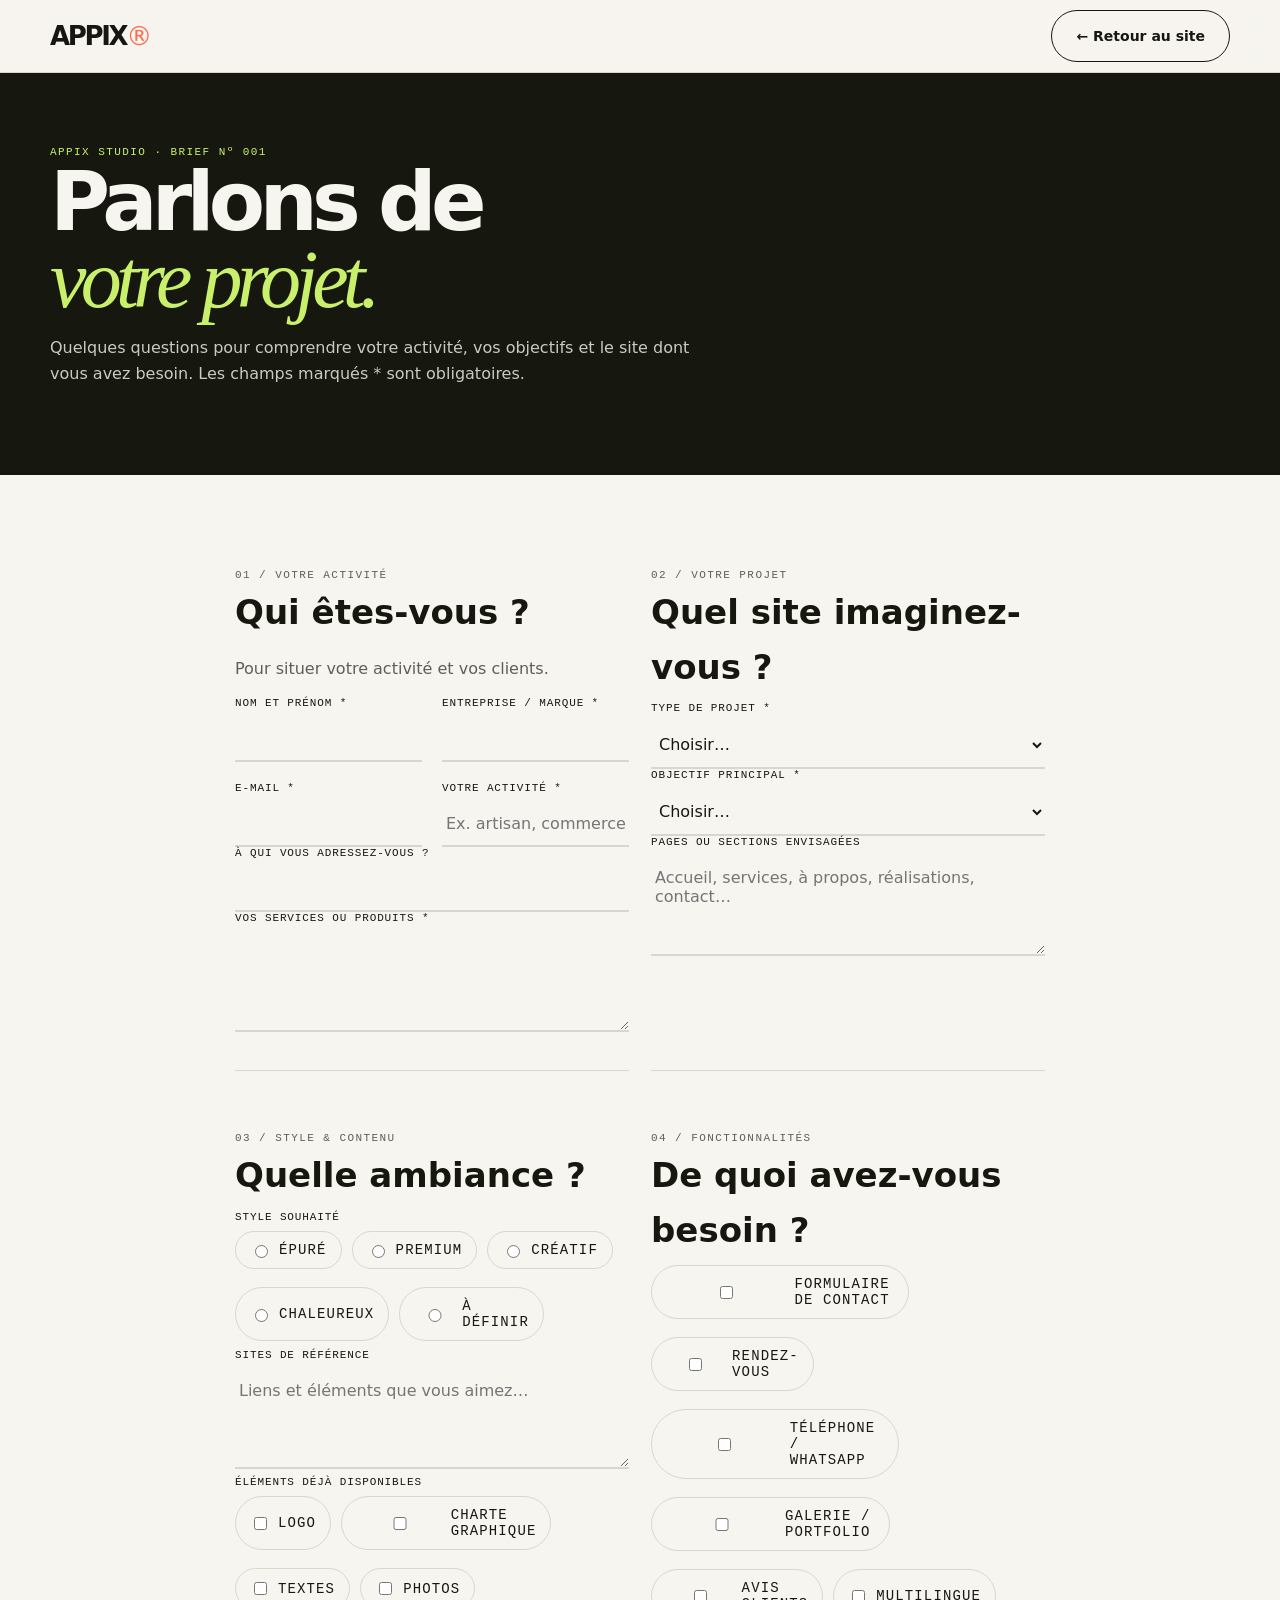
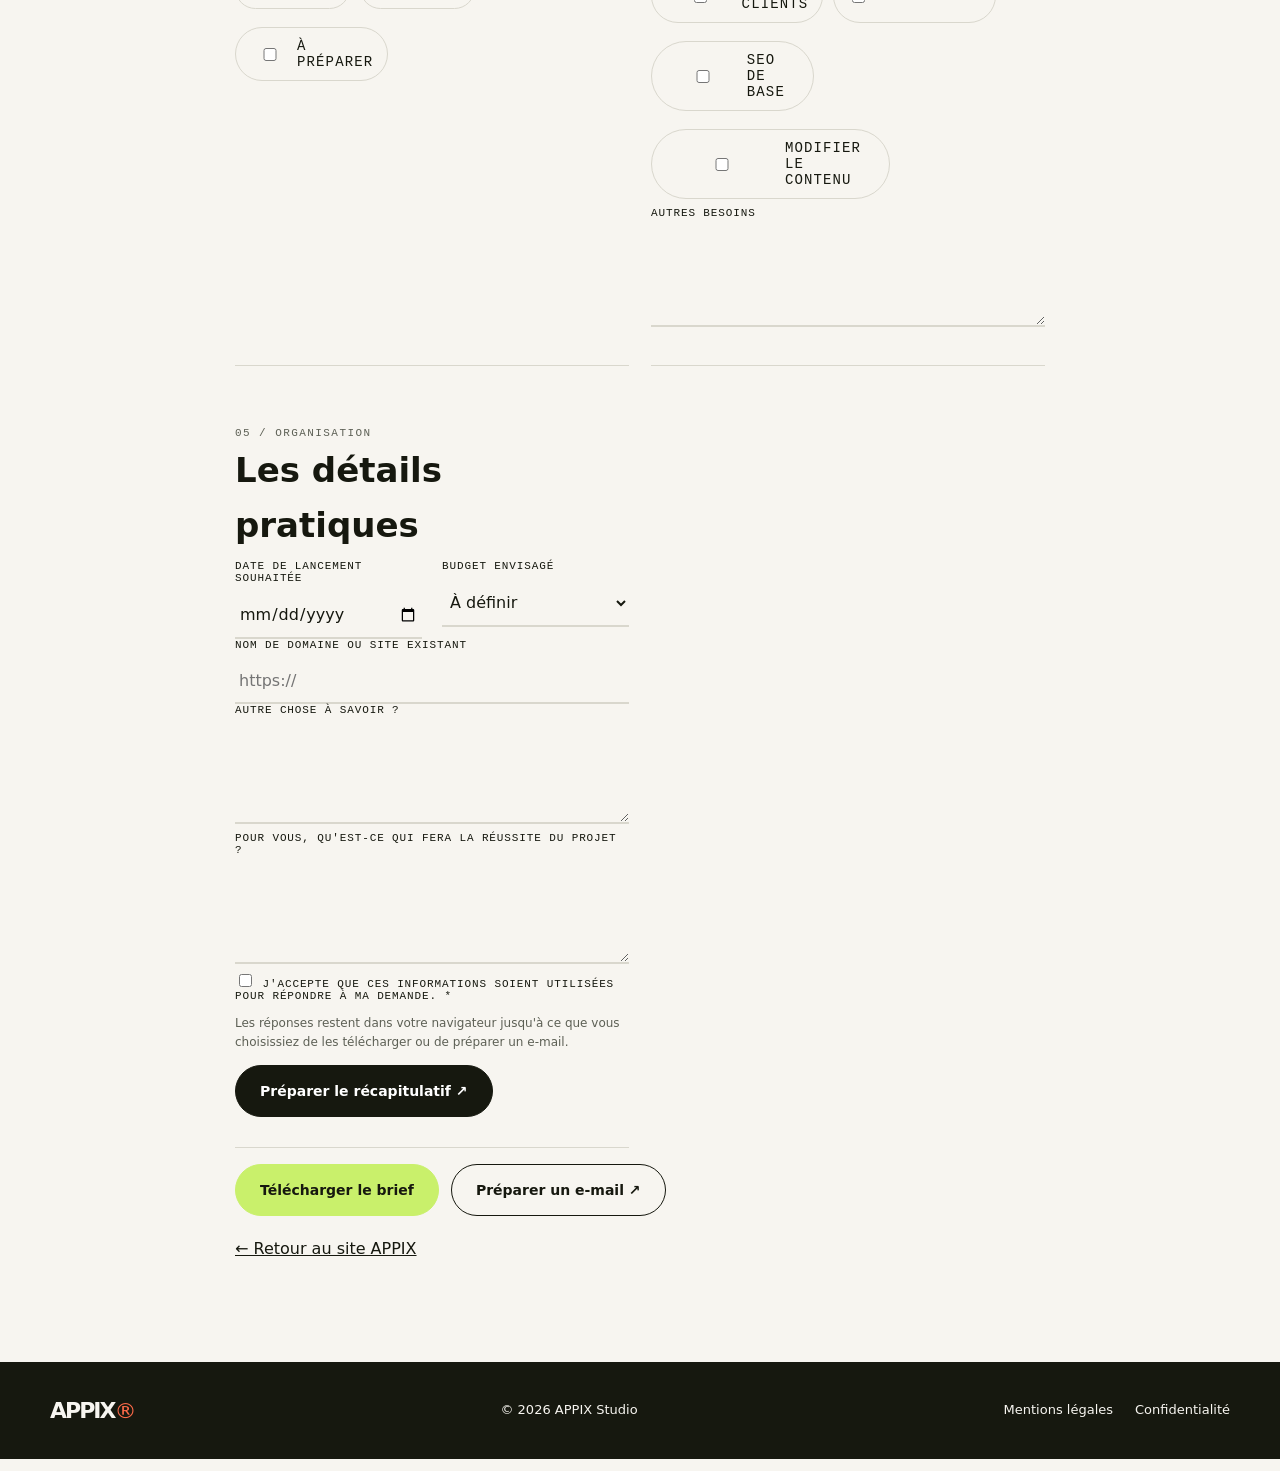
==== brief.html @ f0b79306 "Ajouter le formulaire de brief projet APPIX mis à jour" ====
<!doctype html>
<html lang="fr"><head><meta charset="utf-8"><meta name="viewport" content="width=device-width,initial-scale=1"><meta name="theme-color" content="#16180f"><title>Brief projet — APPIX Studio</title><link rel="stylesheet" href="style.css"><style>
.brief-hero{background:var(--ink);color:var(--paper);padding:64px 0 72px}.brief-hero h1{font-size:clamp(42px,7vw,82px);line-height:.95;letter-spacing:-.07em}.brief-hero p{max-width:650px;color:#c9cbc0}.brief-main{max-width:850px;margin:0 auto;padding:55px 20px 100px}.brief-main section{padding:30px 0;border-bottom:1px solid var(--line)}.brief-main h2{font-size:clamp(24px,4vw,34px);margin-bottom:8px}.brief-main p{color:var(--muted)}.brief-form{display:grid;gap:22px}.brief-field label,.brief-label{display:block;font:11px var(--mono);text-transform:uppercase;letter-spacing:.08em;margin-bottom:8px}.brief-field input,.brief-field textarea,.brief-field select{width:100%;border:0;border-bottom:2px solid var(--line);background:transparent;padding:12px 4px;font:16px var(--body)}.brief-field textarea{min-height:100px;resize:vertical}.brief-field input:focus,.brief-field textarea:focus,.brief-field select:focus{outline:0;border-color:var(--coral)}.brief-grid{display:grid;grid-template-columns:1fr 1fr;gap:20px}.brief-options{display:flex;flex-wrap:wrap;gap:10px}.brief-options label{display:flex;align-items:center;gap:8px;border:1px solid var(--line);border-radius:99px;padding:10px 14px;font-size:14px}.brief-options input{accent-color:var(--ink)}.brief-actions{display:flex;gap:12px;flex-wrap:wrap}.brief-status{padding:18px;background:#e9eddf;border-radius:12px;white-space:pre-wrap;overflow-wrap:anywhere;display:none}.brief-status.show{display:block}.back{display:inline-block;margin-top:20px;text-decoration:underline}@media(max-width:620px){.brief-grid{grid-template-columns:1fr}.brief-hero{padding:44px 0}}
</style></head><body>
<header class="nav"><div class="wrap"><a class="logo" href="index.html">APPIX<span>®</span></a><a class="btn" href="index.html">← Retour au site</a></div></header>
<section class="brief-hero"><div class="wrap"><span class="eyebrow" style="color:var(--lime)">APPIX STUDIO · BRIEF Nº 001</span><h1>Parlons de<br><em style="color:var(--lime)">votre projet.</em></h1><p>Quelques questions pour comprendre votre activité, vos objectifs et le site dont vous avez besoin. Les champs marqués * sont obligatoires.</p></div></section>
<main class="brief-main"><form id="briefForm" class="brief-form">
<section><span class="eyebrow">01 / Votre activité</span><h2>Qui êtes-vous ?</h2><p>Pour situer votre activité et vos clients.</p><div class="brief-grid">
<div class="brief-field"><label for="name">Nom et prénom *</label><input id="name" name="Nom" autocomplete="name" required></div>
<div class="brief-field"><label for="company">Entreprise / marque *</label><input id="company" name="Entreprise" required></div>
<div class="brief-field"><label for="email">E-mail *</label><input id="email" name="E-mail" type="email" autocomplete="email" required></div>
<div class="brief-field"><label for="industry">Votre activité *</label><input id="industry" name="Activité" required placeholder="Ex. artisan, commerce, association…"></div></div>
<div class="brief-field"><label for="audience">À qui vous adressez-vous ?</label><input id="audience" name="Public cible"></div>
<div class="brief-field"><label for="services">Vos services ou produits *</label><textarea id="services" name="Services et produits" required></textarea></div></section>
<section><span class="eyebrow">02 / Votre projet</span><h2>Quel site imaginez-vous ?</h2><div class="brief-field"><label for="type">Type de projet *</label><select id="type" name="Type de projet" required><option value="">Choisir…</option><option>Site vitrine</option><option>Landing page</option><option>Refonte d'un site existant</option><option>Autre / à définir</option></select></div>
<div class="brief-field"><label for="goal">Objectif principal *</label><select id="goal" name="Objectif" required><option value="">Choisir…</option><option>Présenter mon activité</option><option>Recevoir des demandes de contact ou devis</option><option>Obtenir des réservations ou rendez-vous</option><option>Promouvoir une offre ou un produit</option><option>Renforcer mon image</option><option>Autre / plusieurs objectifs</option></select></div>
<div class="brief-field"><label for="pages">Pages ou sections envisagées</label><textarea id="pages" name="Pages envisagées" placeholder="Accueil, services, à propos, réalisations, contact…"></textarea></div>
<div class="brief-field" id="currentSiteField" hidden><label for="currentSite">Adresse du site actuel</label><input id="currentSite" name="Site actuel" type="url" placeholder="https://"></div></section>
<section><span class="eyebrow">03 / Style & contenu</span><h2>Quelle ambiance ?</h2><div class="brief-field"><span class="brief-label">Style souhaité</span><div class="brief-options">
<label><input type="radio" name="Style" value="Épuré et minimaliste"> Épuré</label><label><input type="radio" name="Style" value="Élégant et premium"> Premium</label><label><input type="radio" name="Style" value="Créatif et audacieux"> Créatif</label><label><input type="radio" name="Style" value="Chaleureux et accessible"> Chaleureux</label><label><input type="radio" name="Style" value="À définir ensemble"> À définir</label></div></div>
<div class="brief-field"><label for="references">Sites de référence</label><textarea id="references" name="Références" placeholder="Liens et éléments que vous aimez…"></textarea></div>
<div class="brief-field"><span class="brief-label">Éléments déjà disponibles</span><div class="brief-options">
<label><input type="checkbox" name="Éléments disponibles" value="Logo"> Logo</label><label><input type="checkbox" name="Éléments disponibles" value="Charte graphique"> Charte graphique</label><label><input type="checkbox" name="Éléments disponibles" value="Textes"> Textes</label><label><input type="checkbox" name="Éléments disponibles" value="Photos"> Photos</label><label><input type="checkbox" name="Éléments disponibles" value="À préparer"> À préparer</label></div></div></section>
<section><span class="eyebrow">04 / Fonctionnalités</span><h2>De quoi avez-vous besoin ?</h2><div class="brief-field"><div class="brief-options">
<label><input type="checkbox" name="Fonctionnalités" value="Formulaire de contact"> Formulaire de contact</label><label><input type="checkbox" name="Fonctionnalités" value="Prise de rendez-vous"> Rendez-vous</label><label><input type="checkbox" name="Fonctionnalités" value="Téléphone / WhatsApp"> Téléphone / WhatsApp</label><label><input type="checkbox" name="Fonctionnalités" value="Galerie / portfolio"> Galerie / portfolio</label><label><input type="checkbox" name="Fonctionnalités" value="Avis clients"> Avis clients</label><label><input type="checkbox" name="Fonctionnalités" value="Site multilingue"> Multilingue</label><label><input type="checkbox" name="Fonctionnalités" value="SEO de base"> SEO de base</label><label><input type="checkbox" name="Fonctionnalités" value="Modifier le contenu moi-même"> Modifier le contenu</label></div></div>
<div class="brief-field"><label for="features">Autres besoins</label><textarea id="features" name="Autres fonctionnalités"></textarea></div></section>
<section><span class="eyebrow">05 / Organisation</span><h2>Les détails pratiques</h2><div class="brief-grid">
<div class="brief-field"><label for="deadline">Date de lancement souhaitée</label><input id="deadline" name="Date souhaitée" type="date"></div>
<div class="brief-field"><label for="budget">Budget envisagé</label><select id="budget" name="Budget"><option value="">À définir</option><option>Moins de 500 €</option><option>500–1 000 €</option><option>1 000–2 000 €</option><option>2 000–4 000 €</option><option>Plus de 4 000 €</option><option>À discuter</option></select></div></div>
<div class="brief-field"><label for="domain">Nom de domaine ou site existant</label><input id="domain" name="Domaine" type="url" placeholder="https://"></div>
<div class="brief-field"><label for="extra">Autre chose à savoir ?</label><textarea id="extra" name="Informations complémentaires"></textarea></div>
<div class="brief-field"><label for="success">Pour vous, qu'est-ce qui fera la réussite du projet ?</label><textarea id="success" name="Critère de réussite"></textarea></div>
<div class="brief-field"><label><input type="checkbox" required style="width:auto"> J'accepte que ces informations soient utilisées pour répondre à ma demande. *</label><p style="font-size:12px">Les réponses restent dans votre navigateur jusqu'à ce que vous choisissiez de les télécharger ou de préparer un e-mail.</p></div>
<div class="brief-actions"><button class="btn btn-d" type="submit">Préparer le récapitulatif ↗</button></div></section></form>
<div id="summary" class="brief-status" role="status" aria-live="polite"></div><div class="brief-actions" id="resultActions" hidden style="margin-top:16px"><button class="btn btn-l" id="download" type="button">Télécharger le brief</button><button class="btn" id="emailBtn" type="button">Préparer un e-mail ↗</button></div>
<a class="back" href="index.html">← Retour au site APPIX</a></main>
<footer class="ft"><div class="wrap"><a class="logo" href="index.html">APPIX<span>®</span></a><span>© <span id="year"></span> APPIX Studio</span><nav><a href="mentions-legales.html">Mentions légales</a><a href="politique-confidentialite.html">Confidentialité</a></nav></div></footer>
<script>
(()=>{'use strict';const form=document.querySelector('#briefForm'),summary=document.querySelector('#summary'),actions=document.querySelector('#resultActions');let text='';
document.querySelector('#year').textContent=new Date().getFullYear();
document.querySelector('#type').addEventListener('change',e=>{document.querySelector('#currentSiteField').hidden=e.target.value!=='Refonte d\'un site existant'});
form.addEventListener('submit',e=>{e.preventDefault();if(!form.reportValidity())return;const data=new FormData(form),groups={};for(const [key,val] of data.entries()){if(key in groups)groups[key]+=', '+val;else groups[key]=val}text='BRIEF PROJET WEB — APPIX STUDIO\n\n'+Object.entries(groups).map(([k,v])=>k+' :\n'+v).join('\n\n')+'\n\nPréparé depuis le formulaire APPIX Studio.';summary.textContent=text;summary.classList.add('show');actions.hidden=false;summary.scrollIntoView({behavior:'smooth',block:'center'})});
document.querySelector('#download').addEventListener('click',()=>{const url=URL.createObjectURL(new Blob([text],{type:'text/plain;charset=utf-8'})),a=document.createElement('a');a.href=url;a.download='brief-projet-appix.txt';a.click();URL.revokeObjectURL(url)});
document.querySelector('#emailBtn').addEventListener('click',()=>{const email=new FormData(form).get('E-mail')||'';location.href='mailto:zumra-gokhan@outlook.fr?subject='+encodeURIComponent('Brief projet web — APPIX')+'&body='+encodeURIComponent(text+'\n\nE-mail de contact : '+email)});
})();
</script></body></html>
---- style.css ----
/* APPIX — refonte : encre + papier + citron + corail. Animations : transform/opacity/translate. */
:root{--paper:#f7f5f0;--ink:#16180f;--muted:#5d6055;--line:#d9d7cd;--lime:#c9f06b;--coral:#ff6b4a;--sans:Manrope,system-ui,sans-serif;--body:'DM Sans',system-ui,sans-serif;--mono:'DM Mono',ui-monospace,monospace;--serif:Georgia,serif;--e:cubic-bezier(.2,.8,.2,1)}
*{box-sizing:border-box}html{scroll-behavior:smooth;scroll-padding-top:84px}
body{margin:0;background:var(--paper);color:var(--ink);font:16px/1.6 var(--body);overflow-x:hidden;-webkit-font-smoothing:antialiased}
a{color:inherit;text-decoration:none}button,input,select,textarea{font:inherit;color:inherit}button{cursor:pointer}
h1,h2,h3{font-family:var(--sans);margin:0;font-weight:700}em,i{font-family:var(--serif);font-weight:400}
.wrap{width:min(1180px,calc(100% - 40px));margin:auto}.sec{padding:120px 0}
.eyebrow{font:11px var(--mono);letter-spacing:.13em;text-transform:uppercase;color:var(--muted)}
h2.big{font-size:clamp(40px,6.2vw,84px);line-height:.95;letter-spacing:-.07em;margin:14px 0 0}
:focus-visible{outline:3px solid var(--coral);outline-offset:3px;border-radius:4px}
.skip{position:fixed;left:10px;top:10px;z-index:99;background:var(--ink);color:#fff;padding:10px 14px;border-radius:8px;transform:translateY(-200%)}.skip:focus{transform:none}
.progress{position:fixed;top:0;left:0;height:4px;width:100%;background:var(--coral);transform:scaleX(0);transform-origin:0;z-index:70}
.nav{position:sticky;top:0;z-index:60;background:#f7f5f0e8;backdrop-filter:blur(12px);border-bottom:1px solid var(--line)}
.nav .wrap{height:72px;display:flex;align-items:center;justify-content:space-between}
.logo{font:800 26px var(--sans);letter-spacing:-.09em}.logo span{color:var(--coral);font-weight:400;display:inline-block;transition:transform .5s var(--e)}.logo:hover span{transform:rotate(180deg)}
.links{display:flex;gap:28px;align-items:center;font-size:13px;font-weight:500}
.links a:not(.btn){position:relative;padding:10px 0}
.links a:not(.btn)::after{content:"";position:absolute;left:0;right:0;bottom:4px;height:2px;background:var(--coral);transform:scaleX(0);transform-origin:left;transition:transform .35s var(--e)}
.links a:hover::after,.links a[aria-current]::after{transform:scaleX(1)}
.menu{display:none;width:48px;height:48px;border:1.5px solid var(--ink);border-radius:50%;background:none;position:relative}
.menu i{position:absolute;left:14px;right:14px;height:2px;background:var(--ink);transition:transform .35s var(--e),opacity .2s}.menu i:nth-child(1){top:18px}.menu i:nth-child(2){top:28px}
.menu[aria-expanded=true] i:nth-child(1){transform:translateY(5px) rotate(45deg)}.menu[aria-expanded=true] i:nth-child(2){transform:translateY(-5px) rotate(-45deg)}
.btn{position:relative;overflow:hidden;isolation:isolate;display:inline-flex;gap:12px;align-items:center;justify-content:center;min-height:48px;padding:14px 24px;border-radius:99px;border:1.5px solid var(--ink);font-weight:700;font-size:14px;background:transparent;transition:color .3s,transform .25s var(--e)}
.btn::before{content:"";position:absolute;inset:0;background:var(--lime);border-radius:50% 50% 0 0/100% 100% 0 0;transform:translateY(101%);transition:transform .45s var(--e);z-index:-1}
.btn:hover::before,.btn:focus-visible::before{transform:none;border-radius:0}.btn:hover{transform:translateY(-3px);color:var(--ink)}.btn:active{transform:scale(.95)}
.btn b{display:inline-block;transition:transform .35s var(--e)}.btn:hover b{transform:translate(3px,-3px) rotate(15deg)}
.btn-d{background:var(--ink);color:#fff}.btn-l{background:var(--lime);color:var(--ink);border-color:var(--lime)}.btn-l::before{background:var(--paper)}
.hero{background:var(--ink);color:var(--paper);position:relative;overflow:hidden;padding:72px 0 150px}
.hero .wrap{display:grid;grid-template-columns:1.15fr .85fr;gap:30px;align-items:center;position:relative}
.pill{display:inline-flex;gap:9px;align-items:center;border:1px solid #ffffff40;border-radius:99px;padding:9px 14px;font-size:12px;margin-bottom:28px}
.dot{width:8px;height:8px;border-radius:50%;background:var(--lime);animation:pulse 1.8s ease-in-out infinite}
.hero h1{font-size:clamp(50px,7.4vw,112px);line-height:.9;letter-spacing:-.08em}
.ln{display:block;overflow:hidden;padding-bottom:.08em}.ln>span{display:inline-block;transform:translateY(110%);animation:up 1.1s var(--e) forwards;animation-delay:calc(var(--i)*.14s + .15s)}
.ln i{color:var(--lime);letter-spacing:-.05em}.ln .out{-webkit-text-stroke:1.5px var(--paper);color:transparent}
.hero p.lead{max-width:470px;color:#c9cbc0;margin:28px 0 30px;opacity:0;animation:fade .9s .8s forwards}
.cta{display:flex;gap:12px;flex-wrap:wrap;opacity:0;animation:fade .9s 1s forwards}.hero .btn:not(.btn-l){border-color:var(--paper)}.hero .btn:not(.btn-l):hover{border-color:var(--lime)}
.stage{position:relative;aspect-ratio:1;max-width:520px;width:100%;margin-left:auto;translate:0 var(--py,0)}
.stage>*{position:absolute;translate:calc(var(--mx,0)*var(--d,0)*-1px) calc(var(--my,0)*var(--d,0)*-1px);transition:translate .5s var(--e)}
.orb{inset:16%;border-radius:50%;background:radial-gradient(circle at 32% 28%,#faffdf,#c9f06b 22%,#7c9a45 55%,#26301b);box-shadow:inset -22px -28px 60px #0006,0 0 90px #c9f06b30;animation:bob 7s ease-in-out infinite}
.ring{inset:4%;border:1px dashed #ffffff55;border-radius:50%;animation:spin 26s linear infinite}.ring::after{content:"";position:absolute;top:-7px;left:50%;width:14px;height:14px;border-radius:50%;background:var(--coral)}
.win{background:var(--paper);color:var(--ink);border-radius:12px;padding:10px 12px 14px;width:42%;box-shadow:0 24px 50px #0006;font:700 clamp(15px,2.2vw,26px)/1 var(--sans);letter-spacing:-.05em}
.win::before{content:"● ● ●";display:block;font-size:7px;letter-spacing:3px;color:#a9aa9f;margin-bottom:10px}.win s{display:block;height:6px;border-radius:9px;background:#d9d7cd;margin-top:8px;text-decoration:none}.win s+s{width:60%}
.w1{left:-4%;top:10%;--d:46;animation:f1 6s ease-in-out infinite}.w2{right:-6%;top:44%;--d:70;width:38%;background:var(--lime);animation:f2 7.5s ease-in-out infinite}.w3{left:8%;bottom:2%;--d:28;width:36%;background:var(--coral);color:#fff;animation:f3 9s ease-in-out infinite}.w3 s{background:#fff6}
.badge{right:6%;top:-2%;width:26%;--d:90;animation:spin 18s linear infinite}.badge text{font:600 10.5px var(--mono);letter-spacing:.14em;fill:var(--lime)}
.star{left:46%;top:2%;font-size:34px;color:var(--coral);--d:20;animation:spin 10s linear infinite}
.marq{background:var(--lime);color:var(--ink);transform:rotate(-2.2deg);margin:-62px -30px 0;position:relative;z-index:3;overflow:hidden;white-space:nowrap;border-block:2px solid var(--ink)}
.mt{display:flex;width:max-content;animation:run 30s linear infinite}.marq:hover .mt{animation-play-state:paused}
.mt div{display:flex;gap:34px;padding:16px 17px;font:800 clamp(18px,2.6vw,30px) var(--sans);letter-spacing:-.04em;text-transform:uppercase}.mt span{color:var(--coral)}
.js .rv{opacity:0;transform:translateY(46px);transition:opacity .9s var(--e),transform .9s var(--e);transition-delay:var(--dl,0ms)}.js .rv.in{opacity:1;transform:none}
.js .row.rv{transition:opacity .9s var(--e) var(--dl,0ms),transform .9s var(--e) var(--dl,0ms),padding .4s var(--e)}
.about{display:grid;grid-template-columns:.8fr 1.2fr;gap:80px;align-items:center}
.seal{aspect-ratio:1;max-width:400px;position:relative;display:grid;place-items:center}.seal svg{position:absolute;inset:0;animation:spin 30s linear infinite}.seal text{font:500 12px var(--mono);letter-spacing:.2em;fill:var(--ink)}
.seal strong{font:800 clamp(46px,7vw,84px) var(--sans);letter-spacing:-.1em;background:var(--lime);border-radius:50%;width:62%;aspect-ratio:1;display:grid;place-items:center;transition:transform .6s var(--e)}.seal:hover strong{transform:rotate(-8deg) scale(1.06)}
.about p{color:var(--muted);max-width:540px;margin:20px 0 0}.stats{display:flex;gap:34px;flex-wrap:wrap;margin-top:34px;padding-top:24px;border-top:1px solid var(--line)}.stats b{font:700 26px var(--sans);letter-spacing:-.05em;display:block}.stats span{font-size:12px;color:var(--muted)}
.svc{margin-top:50px;border-top:2px solid var(--ink)}
.row{display:grid;grid-template-columns:70px 1.1fr 1.4fr 40px;gap:20px;align-items:center;padding:26px 14px;border-bottom:1px solid var(--line);position:relative;overflow:hidden;isolation:isolate;transition:padding .4s var(--e)}
.row::before{content:"";position:absolute;inset:0;background:var(--lime);transform:scaleY(0);transform-origin:bottom;transition:transform .4s var(--e);z-index:-1}
.row:hover,.row:focus-within{padding-left:34px}.row:hover::before{transform:scaleY(1)}
.row small{font:11px var(--mono);color:var(--muted)}.row h3{font-size:clamp(22px,2.8vw,34px);letter-spacing:-.05em}.row p{margin:0;font-size:14px;color:var(--muted)}.row:hover p{color:var(--ink)}
.row .ar{font-size:24px;transition:transform .4s var(--e)}.row:hover .ar{transform:rotate(45deg) scale(1.2)}
.work{background:#ebe9e0}.hd{display:flex;justify-content:space-between;align-items:end;gap:24px;flex-wrap:wrap;margin-bottom:46px}
.fl{display:flex;gap:8px;flex-wrap:wrap}.fl button{min-height:44px;border:1.5px solid var(--ink);background:none;border-radius:99px;padding:8px 18px;font-size:13px;font-weight:600;transition:background .25s,color .25s,transform .2s}.fl button:hover{transform:translateY(-2px)}.fl button.on{background:var(--ink);color:#fff}
.grid{display:grid;grid-template-columns:repeat(12,1fr);gap:44px 24px}.proj{grid-column:span 6;min-width:0}.proj:nth-child(4n+1),.proj:nth-child(4n){grid-column:span 7}.proj:nth-child(4n+2),.proj:nth-child(4n+3){grid-column:span 5}.proj[hidden]{display:none}
.pv{height:400px;border-radius:16px;position:relative;overflow:hidden;isolation:isolate;transform:perspective(900px) rotateX(var(--rx,0deg)) rotateY(var(--ry,0deg));transition:transform .35s var(--e),box-shadow .35s}.proj:hover .pv{box-shadow:0 30px 60px #16180f2e}
.pv>*{position:absolute}.tag{left:16px;top:16px;z-index:3;background:var(--paper);border-radius:99px;padding:7px 12px;font:10px var(--mono);text-transform:uppercase;letter-spacing:.07em}
.pv h4{font:700 clamp(30px,4.2vw,58px)/.92 var(--sans);letter-spacing:-.07em;margin:0;left:7%;bottom:9%;z-index:2}.pv h4 i{display:block}
.pv small{right:18px;bottom:16px;font:9px var(--mono);letter-spacing:.1em;z-index:2}
.p1{background:#d7d9cc}.p1 .arch{width:42%;height:72%;right:8%;bottom:-6%;border-radius:50% 50% 0 0;background:linear-gradient(135deg,#c6c9b6,#7f9170);transition:transform .7s var(--e)}.p1 .arch+.arch{width:20%;height:38%;right:56%;background:#e7d8c1}.proj:hover .p1 .arch{transform:translateY(-14px)}.p1 h4{top:30%;bottom:auto}
.p2{background:#c5b9a4;color:#3a352e}.p2 .z{font:italic 330px/.8 var(--serif);right:6%;top:6%;color:#e6dfd1;transition:transform .7s var(--e)}.proj:hover .p2 .z{transform:rotate(-6deg) scale(1.05)}.p2 .or{width:170px;height:170px;border:1px solid #655c4e99;border-radius:50%;left:10%;top:16%;box-shadow:0 0 0 22px #ffffff22,0 0 0 44px #ffffff14;animation:bob 8s ease-in-out infinite}
.p3{background:var(--lime)}.p3 .st{font-size:230px;line-height:1;right:-2%;top:-6%;color:var(--ink);animation:spin 22s linear infinite}.proj:hover .p3 .st{animation-duration:5s}
.p4{background:#16180f;color:var(--paper)}.px{inset:0;display:grid;grid-template-columns:repeat(10,1fr);gap:6px;padding:60px 30px 120px;opacity:.9}.px span{background:#2d3123;border-radius:3px;animation:blink 3.2s ease-in-out infinite;animation-delay:calc(var(--k)*.17s)}.px span:nth-child(3n){background:var(--lime)}.px span:nth-child(7n){background:var(--coral)}.p4 .tag{background:var(--lime);color:var(--ink)}
.proj:hover .p4 .px span{animation-duration:.9s}
.meta{display:flex;justify-content:space-between;gap:20px;padding-top:16px}.meta h3{font-size:24px;letter-spacing:-.05em}.meta p{margin:4px 0 0;font-size:13px;color:var(--muted);max-width:480px}
.note{font-size:12px;color:var(--muted);margin:34px 0 0;max-width:760px}
.pr{display:grid;grid-template-columns:.8fr 1.2fr;gap:90px}.pr>div:first-child{position:sticky;top:120px;align-self:start}.pr p{color:var(--muted);max-width:340px}
.plist{position:relative;border-left:2px solid var(--line);margin-left:6px}.plist::before{content:"";position:absolute;left:-2px;top:0;bottom:0;width:2px;background:var(--coral);transform:scaleY(var(--p,0));transform-origin:top}
.stp{padding:0 0 46px 38px;position:relative}.stp::before{content:"";position:absolute;left:-9px;top:8px;width:16px;height:16px;border-radius:50%;background:var(--paper);border:3px solid var(--ink);transition:transform .4s var(--e),background .4s}.stp:hover::before{transform:scale(1.4);background:var(--lime)}
.stp small{font:11px var(--mono);color:var(--muted)}.stp h3{font-size:clamp(24px,3vw,36px);letter-spacing:-.05em;margin:4px 0 8px}.stp p{margin:0;font-size:14px}
.faq{background:var(--ink);color:var(--paper)}.faq .eyebrow{color:#b7b9ad}.fg{display:grid;grid-template-columns:.8fr 1.2fr;gap:80px}.fq{border-top:1px solid #ffffff33}
.fq button{width:100%;display:flex;justify-content:space-between;align-items:center;gap:20px;text-align:left;background:none;border:0;border-bottom:1px solid #ffffff33;padding:24px 0;min-height:64px;font:700 clamp(17px,2vw,22px) var(--sans);letter-spacing:-.03em;transition:color .25s,padding .35s var(--e)}.fq button:hover{color:var(--lime);padding-left:10px}
.fq button span+span{font-size:28px;font-weight:400;transition:transform .4s var(--e)}.fq .open button span+span{transform:rotate(135deg)}
.fa{display:grid;grid-template-rows:0fr;transition:grid-template-rows .45s var(--e)}.open .fa{grid-template-rows:1fr}.fa>div{overflow:hidden}.fa p{margin:0;padding:18px 40px 24px 0;color:#c4c6bb;font-size:15px;max-width:600px}
.ct{background:var(--lime);overflow:hidden;position:relative}.ct h2.big{font-size:clamp(50px,9vw,128px);letter-spacing:-.08em}.ct h2 i{color:var(--coral)}
.cl{display:grid;grid-template-columns:1fr 1.1fr;gap:70px;margin-top:56px;padding-top:34px;border-top:2px solid var(--ink)}
.cd{display:grid;gap:22px;align-content:start}.cd label,.f label{display:block;font:10px var(--mono);letter-spacing:.1em;text-transform:uppercase;color:#4a5a26;margin-bottom:6px}.cd a{font:700 clamp(20px,2.6vw,30px) var(--sans);letter-spacing:-.04em;border-bottom:2px solid var(--ink);display:inline-block;transition:transform .3s var(--e)}.cd a:hover{transform:translateX(8px)}
form{display:grid;grid-template-columns:1fr 1fr;gap:20px}.f.full,.nt,form .btn{grid-column:1/-1}.f input,.f select,.f textarea{width:100%;border:0;border-bottom:2px solid #7c9a45;background:transparent;padding:12px 0;border-radius:0;font-size:16px;transition:border-color .25s,padding .25s}.f textarea{min-height:90px;resize:vertical}.f input:focus,.f select:focus,.f textarea:focus{outline:0;border-color:var(--ink);padding-left:8px}
form .btn{justify-self:start;background:var(--ink);color:#fff}form .btn::before{background:var(--coral)}form .btn:hover{color:#fff}.nt{font-size:12px;color:#34421a;margin:0}.nt a{text-decoration:underline}
.toast{position:fixed;left:50%;bottom:24px;translate:-50% 30px;background:var(--ink);color:#fff;padding:14px 18px;border-radius:10px;font-size:13px;opacity:0;pointer-events:none;transition:.3s var(--e);z-index:80;max-width:calc(100% - 30px)}.toast.show{opacity:1;translate:-50% 0}
.ft{background:var(--ink);color:var(--paper);padding:30px 0;font-size:13px}.ft .wrap{display:flex;justify-content:space-between;gap:20px;flex-wrap:wrap;align-items:center}.ft nav{display:flex;gap:6px 22px;flex-wrap:wrap}.ft nav a{padding:8px 0;position:relative}.ft nav a:hover{color:var(--lime)}.ft .logo{font-size:22px}
.cur{position:fixed;left:-18px;top:-18px;width:36px;height:36px;border:1.5px solid var(--coral);border-radius:50%;pointer-events:none;z-index:90;opacity:0;transition:opacity .3s,width .3s var(--e),height .3s var(--e),margin .3s var(--e),background .3s,mix-blend-mode 0s}.cur.on{opacity:1}.cur.hot{width:64px;height:64px;margin:-14px 0 0 -14px;background:#ff6b4a2e}
@keyframes up{to{transform:none}}@keyframes fade{to{opacity:1}}@keyframes spin{to{transform:rotate(360deg)}}@keyframes run{to{transform:translateX(-50%)}}
@keyframes bob{50%{transform:translateY(-16px) scale(1.03)}}@keyframes pulse{50%{transform:scale(1.6);opacity:.5}}@keyframes blink{50%{opacity:.25;transform:scale(.8)}}
@keyframes f1{50%{transform:translateY(-18px) rotate(-3deg)}}@keyframes f2{50%{transform:translate(-12px,16px) rotate(4deg)}}@keyframes f3{50%{transform:translate(14px,-14px) rotate(-5deg)}}
@media(max-width:860px){.sec{padding:80px 0}.menu{display:block}
.links{position:absolute;top:72px;left:0;right:0;background:var(--paper);flex-direction:column;align-items:stretch;gap:0;padding:8px 20px 22px;border-bottom:1px solid var(--line);clip-path:inset(0 0 100% 0);visibility:hidden;transition:clip-path .45s var(--e),visibility .45s}.links.open{clip-path:inset(0);visibility:visible}.links a:not(.btn){padding:16px 0;font-size:20px;border-bottom:1px solid var(--line)}.links .btn{margin-top:16px}
.hero{padding:44px 0 120px}.hero .wrap,.about,.pr,.fg,.cl{grid-template-columns:1fr;gap:44px}.stage{max-width:380px;margin:10px auto 0}.row{grid-template-columns:44px 1fr 28px}.row p{grid-column:2/4;grid-row:2}.proj,.proj:nth-child(n){grid-column:1/-1}.pv{height:330px}.p2 .z{font-size:240px}.pr>div:first-child{position:static}.seal{max-width:280px;margin:auto}form{grid-template-columns:1fr}.marq{margin-top:-46px}}
@media(max-width:460px){.hero h1{font-size:clamp(44px,14.5vw,60px)}.pv{height:290px}.p3 .st{font-size:160px}.stats{gap:20px}}
@media(prefers-reduced-motion:reduce){html{scroll-behavior:auto}*,*::before,*::after{animation:none!important;transition:none!important}.ln>span{transform:none}.hero p.lead,.cta{opacity:1}.js .rv{opacity:1;transform:none}.progress{display:none}.mt{overflow-x:auto}}
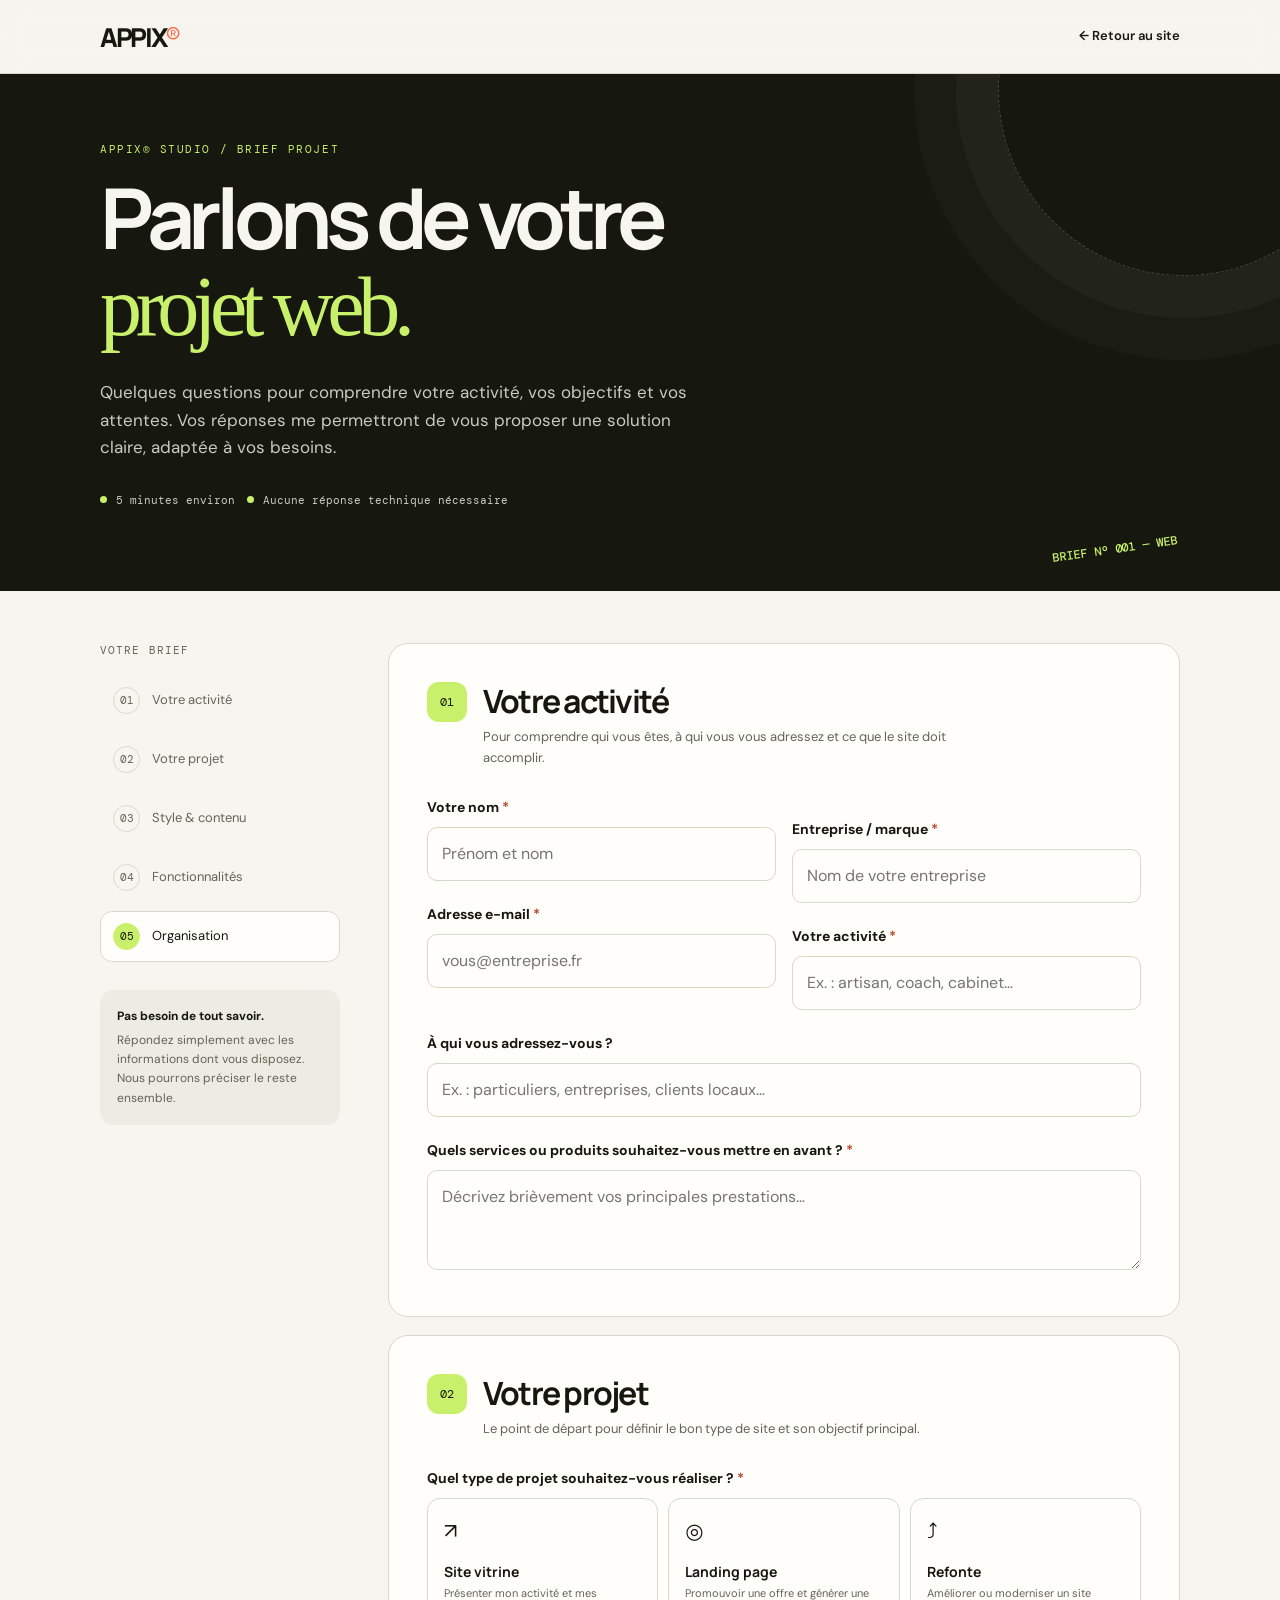
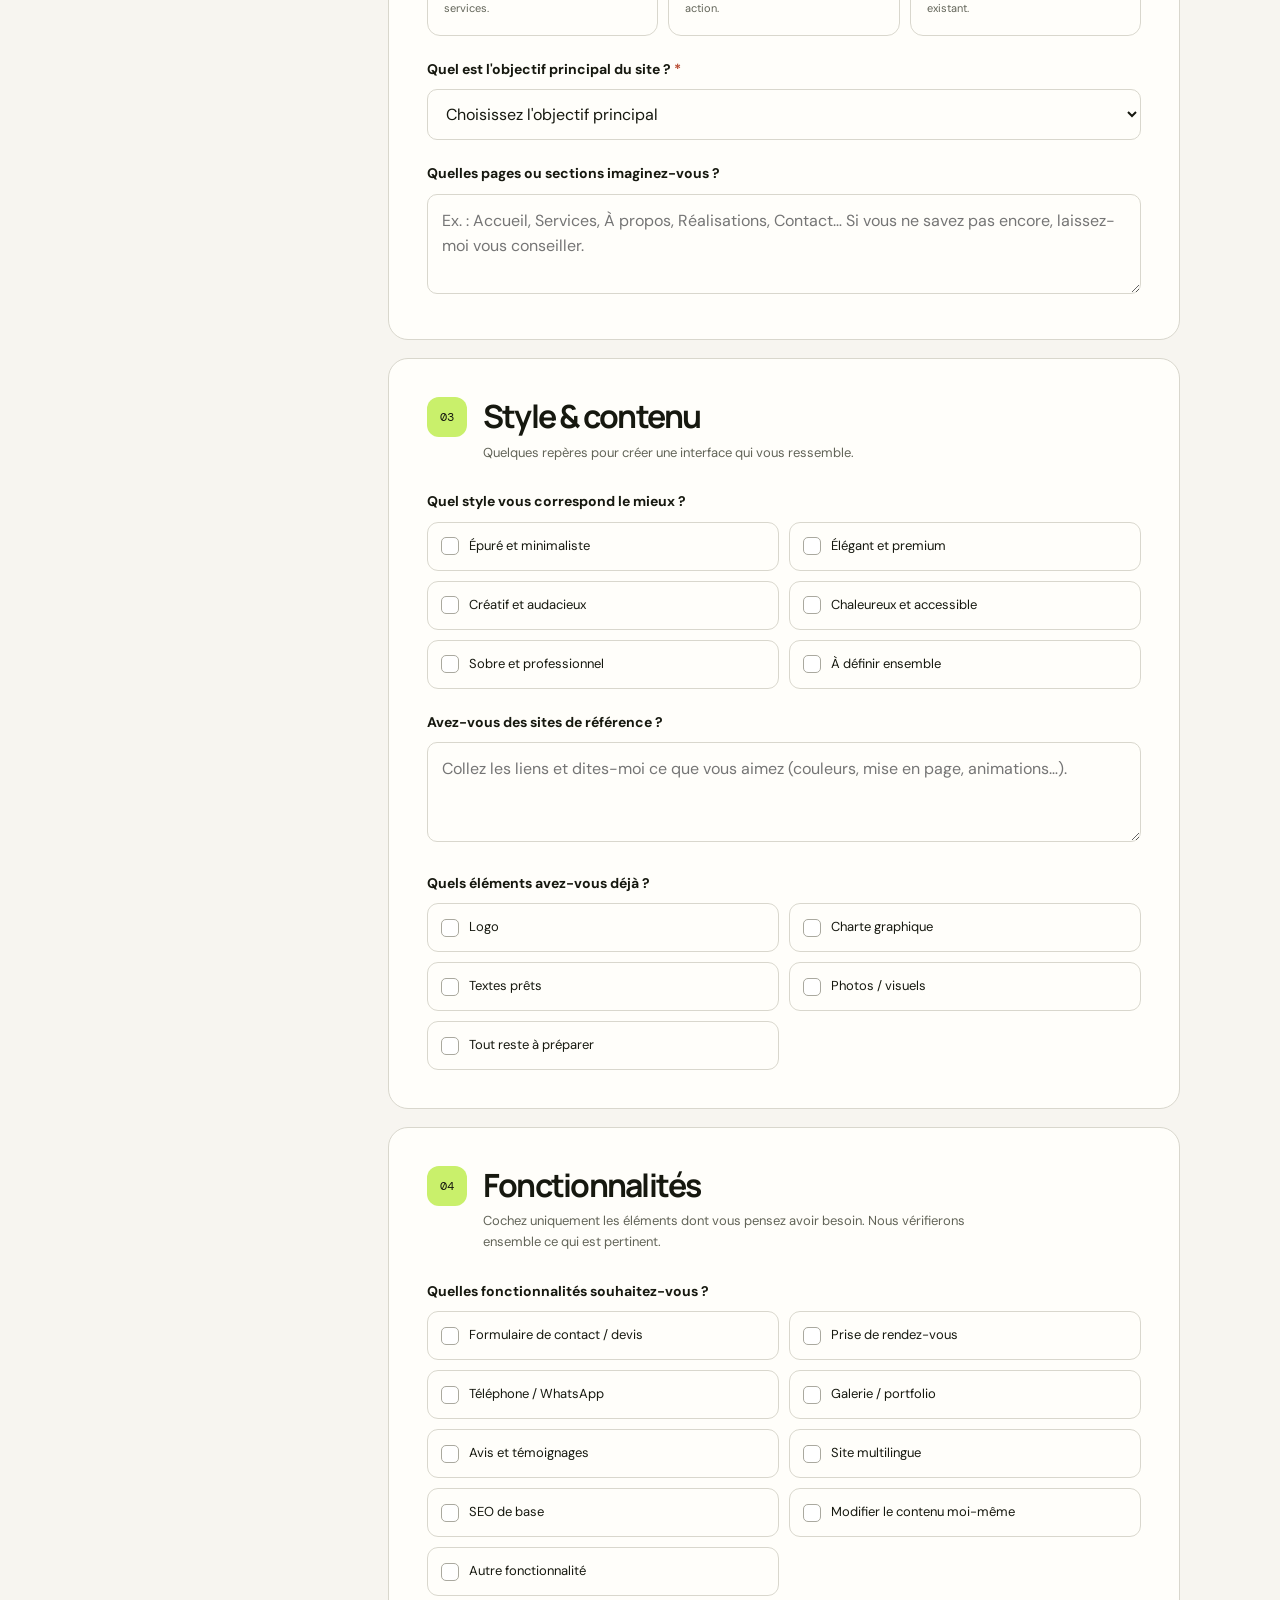
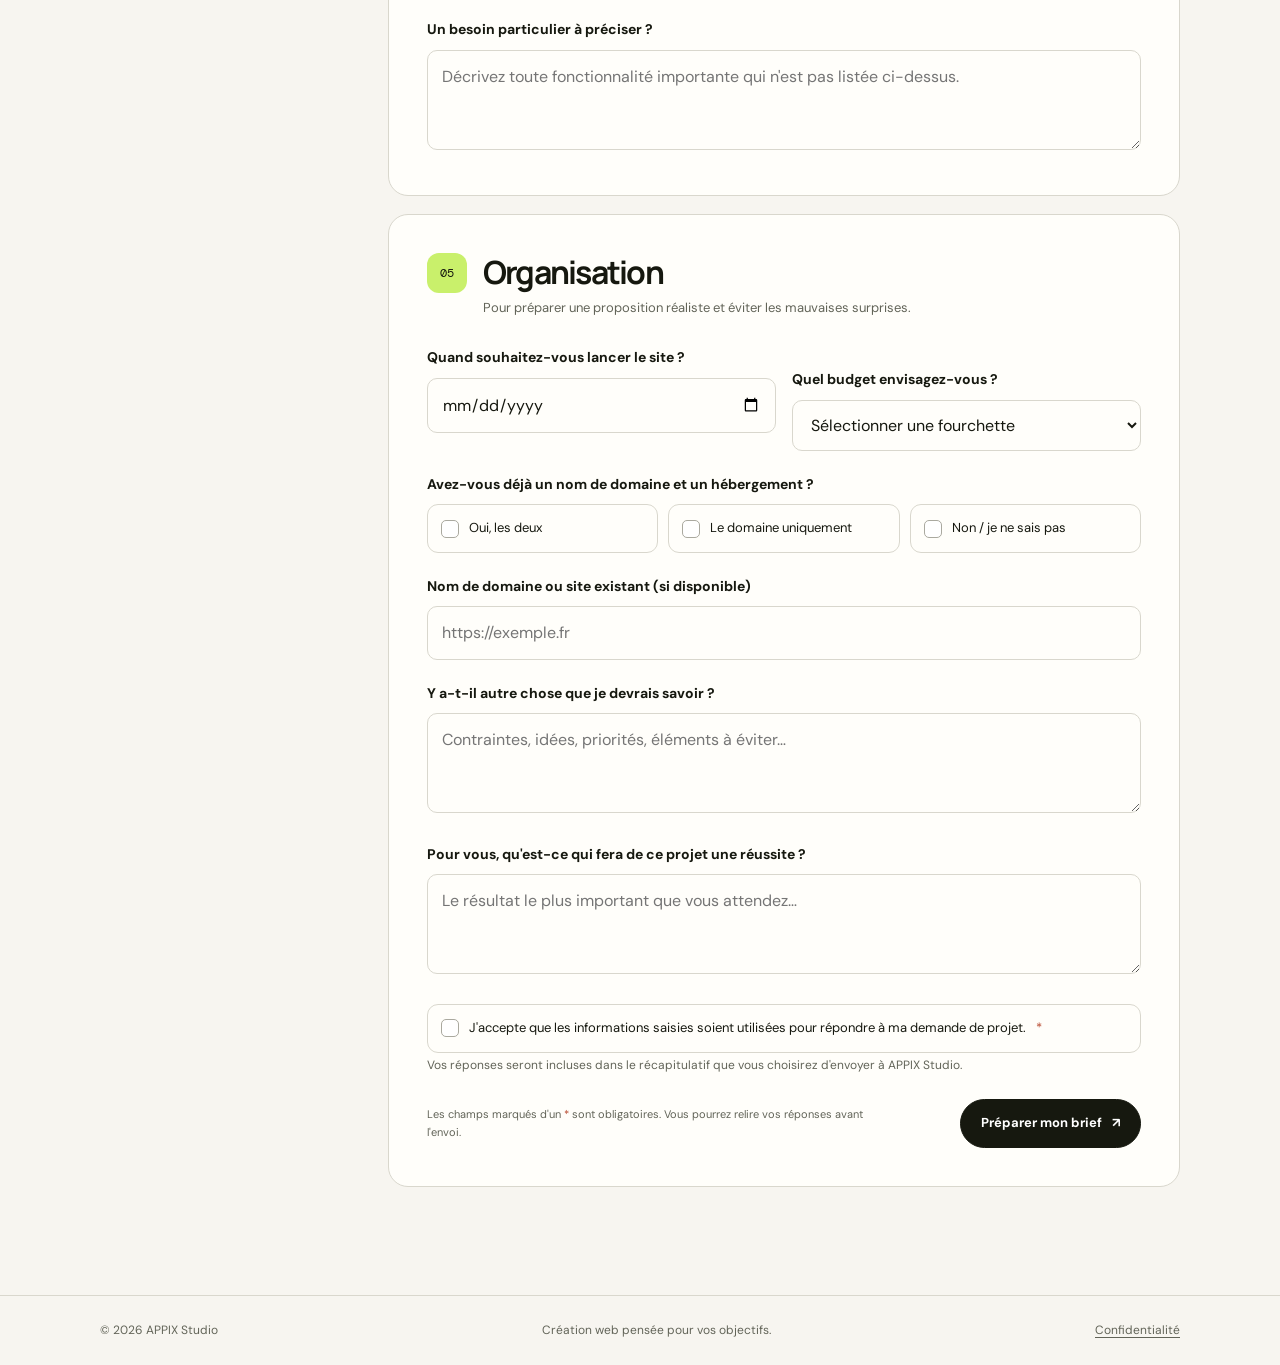
==== commit adbd3547: "Restore original VS Code brief.html design" ====
--- a/brief.html
+++ b/brief.html
@@ -1,46 +1,247 @@
 <!doctype html>
-<html lang="fr"><head><meta charset="utf-8"><meta name="viewport" content="width=device-width,initial-scale=1"><meta name="theme-color" content="#16180f"><title>Brief projet — APPIX Studio</title><link rel="stylesheet" href="style.css"><style>
-.brief-hero{background:var(--ink);color:var(--paper);padding:64px 0 72px}.brief-hero h1{font-size:clamp(42px,7vw,82px);line-height:.95;letter-spacing:-.07em}.brief-hero p{max-width:650px;color:#c9cbc0}.brief-main{max-width:850px;margin:0 auto;padding:55px 20px 100px}.brief-main section{padding:30px 0;border-bottom:1px solid var(--line)}.brief-main h2{font-size:clamp(24px,4vw,34px);margin-bottom:8px}.brief-main p{color:var(--muted)}.brief-form{display:grid;gap:22px}.brief-field label,.brief-label{display:block;font:11px var(--mono);text-transform:uppercase;letter-spacing:.08em;margin-bottom:8px}.brief-field input,.brief-field textarea,.brief-field select{width:100%;border:0;border-bottom:2px solid var(--line);background:transparent;padding:12px 4px;font:16px var(--body)}.brief-field textarea{min-height:100px;resize:vertical}.brief-field input:focus,.brief-field textarea:focus,.brief-field select:focus{outline:0;border-color:var(--coral)}.brief-grid{display:grid;grid-template-columns:1fr 1fr;gap:20px}.brief-options{display:flex;flex-wrap:wrap;gap:10px}.brief-options label{display:flex;align-items:center;gap:8px;border:1px solid var(--line);border-radius:99px;padding:10px 14px;font-size:14px}.brief-options input{accent-color:var(--ink)}.brief-actions{display:flex;gap:12px;flex-wrap:wrap}.brief-status{padding:18px;background:#e9eddf;border-radius:12px;white-space:pre-wrap;overflow-wrap:anywhere;display:none}.brief-status.show{display:block}.back{display:inline-block;margin-top:20px;text-decoration:underline}@media(max-width:620px){.brief-grid{grid-template-columns:1fr}.brief-hero{padding:44px 0}}
-</style></head><body>
-<header class="nav"><div class="wrap"><a class="logo" href="index.html">APPIX<span>®</span></a><a class="btn" href="index.html">← Retour au site</a></div></header>
-<section class="brief-hero"><div class="wrap"><span class="eyebrow" style="color:var(--lime)">APPIX STUDIO · BRIEF Nº 001</span><h1>Parlons de<br><em style="color:var(--lime)">votre projet.</em></h1><p>Quelques questions pour comprendre votre activité, vos objectifs et le site dont vous avez besoin. Les champs marqués * sont obligatoires.</p></div></section>
-<main class="brief-main"><form id="briefForm" class="brief-form">
-<section><span class="eyebrow">01 / Votre activité</span><h2>Qui êtes-vous ?</h2><p>Pour situer votre activité et vos clients.</p><div class="brief-grid">
-<div class="brief-field"><label for="name">Nom et prénom *</label><input id="name" name="Nom" autocomplete="name" required></div>
-<div class="brief-field"><label for="company">Entreprise / marque *</label><input id="company" name="Entreprise" required></div>
-<div class="brief-field"><label for="email">E-mail *</label><input id="email" name="E-mail" type="email" autocomplete="email" required></div>
-<div class="brief-field"><label for="industry">Votre activité *</label><input id="industry" name="Activité" required placeholder="Ex. artisan, commerce, association…"></div></div>
-<div class="brief-field"><label for="audience">À qui vous adressez-vous ?</label><input id="audience" name="Public cible"></div>
-<div class="brief-field"><label for="services">Vos services ou produits *</label><textarea id="services" name="Services et produits" required></textarea></div></section>
-<section><span class="eyebrow">02 / Votre projet</span><h2>Quel site imaginez-vous ?</h2><div class="brief-field"><label for="type">Type de projet *</label><select id="type" name="Type de projet" required><option value="">Choisir…</option><option>Site vitrine</option><option>Landing page</option><option>Refonte d'un site existant</option><option>Autre / à définir</option></select></div>
-<div class="brief-field"><label for="goal">Objectif principal *</label><select id="goal" name="Objectif" required><option value="">Choisir…</option><option>Présenter mon activité</option><option>Recevoir des demandes de contact ou devis</option><option>Obtenir des réservations ou rendez-vous</option><option>Promouvoir une offre ou un produit</option><option>Renforcer mon image</option><option>Autre / plusieurs objectifs</option></select></div>
-<div class="brief-field"><label for="pages">Pages ou sections envisagées</label><textarea id="pages" name="Pages envisagées" placeholder="Accueil, services, à propos, réalisations, contact…"></textarea></div>
-<div class="brief-field" id="currentSiteField" hidden><label for="currentSite">Adresse du site actuel</label><input id="currentSite" name="Site actuel" type="url" placeholder="https://"></div></section>
-<section><span class="eyebrow">03 / Style & contenu</span><h2>Quelle ambiance ?</h2><div class="brief-field"><span class="brief-label">Style souhaité</span><div class="brief-options">
-<label><input type="radio" name="Style" value="Épuré et minimaliste"> Épuré</label><label><input type="radio" name="Style" value="Élégant et premium"> Premium</label><label><input type="radio" name="Style" value="Créatif et audacieux"> Créatif</label><label><input type="radio" name="Style" value="Chaleureux et accessible"> Chaleureux</label><label><input type="radio" name="Style" value="À définir ensemble"> À définir</label></div></div>
-<div class="brief-field"><label for="references">Sites de référence</label><textarea id="references" name="Références" placeholder="Liens et éléments que vous aimez…"></textarea></div>
-<div class="brief-field"><span class="brief-label">Éléments déjà disponibles</span><div class="brief-options">
-<label><input type="checkbox" name="Éléments disponibles" value="Logo"> Logo</label><label><input type="checkbox" name="Éléments disponibles" value="Charte graphique"> Charte graphique</label><label><input type="checkbox" name="Éléments disponibles" value="Textes"> Textes</label><label><input type="checkbox" name="Éléments disponibles" value="Photos"> Photos</label><label><input type="checkbox" name="Éléments disponibles" value="À préparer"> À préparer</label></div></div></section>
-<section><span class="eyebrow">04 / Fonctionnalités</span><h2>De quoi avez-vous besoin ?</h2><div class="brief-field"><div class="brief-options">
-<label><input type="checkbox" name="Fonctionnalités" value="Formulaire de contact"> Formulaire de contact</label><label><input type="checkbox" name="Fonctionnalités" value="Prise de rendez-vous"> Rendez-vous</label><label><input type="checkbox" name="Fonctionnalités" value="Téléphone / WhatsApp"> Téléphone / WhatsApp</label><label><input type="checkbox" name="Fonctionnalités" value="Galerie / portfolio"> Galerie / portfolio</label><label><input type="checkbox" name="Fonctionnalités" value="Avis clients"> Avis clients</label><label><input type="checkbox" name="Fonctionnalités" value="Site multilingue"> Multilingue</label><label><input type="checkbox" name="Fonctionnalités" value="SEO de base"> SEO de base</label><label><input type="checkbox" name="Fonctionnalités" value="Modifier le contenu moi-même"> Modifier le contenu</label></div></div>
-<div class="brief-field"><label for="features">Autres besoins</label><textarea id="features" name="Autres fonctionnalités"></textarea></div></section>
-<section><span class="eyebrow">05 / Organisation</span><h2>Les détails pratiques</h2><div class="brief-grid">
-<div class="brief-field"><label for="deadline">Date de lancement souhaitée</label><input id="deadline" name="Date souhaitée" type="date"></div>
-<div class="brief-field"><label for="budget">Budget envisagé</label><select id="budget" name="Budget"><option value="">À définir</option><option>Moins de 500 €</option><option>500–1 000 €</option><option>1 000–2 000 €</option><option>2 000–4 000 €</option><option>Plus de 4 000 €</option><option>À discuter</option></select></div></div>
-<div class="brief-field"><label for="domain">Nom de domaine ou site existant</label><input id="domain" name="Domaine" type="url" placeholder="https://"></div>
-<div class="brief-field"><label for="extra">Autre chose à savoir ?</label><textarea id="extra" name="Informations complémentaires"></textarea></div>
-<div class="brief-field"><label for="success">Pour vous, qu'est-ce qui fera la réussite du projet ?</label><textarea id="success" name="Critère de réussite"></textarea></div>
-<div class="brief-field"><label><input type="checkbox" required style="width:auto"> J'accepte que ces informations soient utilisées pour répondre à ma demande. *</label><p style="font-size:12px">Les réponses restent dans votre navigateur jusqu'à ce que vous choisissiez de les télécharger ou de préparer un e-mail.</p></div>
-<div class="brief-actions"><button class="btn btn-d" type="submit">Préparer le récapitulatif ↗</button></div></section></form>
-<div id="summary" class="brief-status" role="status" aria-live="polite"></div><div class="brief-actions" id="resultActions" hidden style="margin-top:16px"><button class="btn btn-l" id="download" type="button">Télécharger le brief</button><button class="btn" id="emailBtn" type="button">Préparer un e-mail ↗</button></div>
-<a class="back" href="index.html">← Retour au site APPIX</a></main>
-<footer class="ft"><div class="wrap"><a class="logo" href="index.html">APPIX<span>®</span></a><span>© <span id="year"></span> APPIX Studio</span><nav><a href="mentions-legales.html">Mentions légales</a><a href="politique-confidentialite.html">Confidentialité</a></nav></div></footer>
+<html lang="fr">
+<head>
+<meta charset="utf-8">
+<meta name="viewport" content="width=device-width,initial-scale=1">
+<meta name="theme-color" content="#f7f5f0">
+<meta name="description" content="Brief de projet APPIX Studio — quelques questions pour comprendre votre besoin et préparer une proposition adaptée.">
+<title>Votre projet web — APPIX® Studio</title>
+<style>
+@import url('https://fonts.googleapis.com/css2?family=DM+Mono:wght@400;500&family=DM+Sans:wght@400;500;600;700&family=Manrope:wght@400;500;600;700;800&display=swap');
+:root{--paper:#f7f5f0;--ink:#16180f;--muted:#626458;--line:#d9d7cd;--lime:#c9f06b;--coral:#ff6b4a;--white:#fffefa;--sans:Manrope,system-ui,sans-serif;--body:'DM Sans',system-ui,sans-serif;--mono:'DM Mono',monospace;--ease:cubic-bezier(.2,.8,.2,1)}
+*{box-sizing:border-box}html{scroll-behavior:smooth;scroll-padding-top:90px}body{margin:0;background:var(--paper);color:var(--ink);font:16px/1.6 var(--body);-webkit-font-smoothing:antialiased}button,input,select,textarea{font:inherit}button{cursor:pointer}a{color:inherit;text-decoration:none}:focus-visible{outline:3px solid var(--coral);outline-offset:3px}
+.top{height:74px;padding:0 max(22px,calc((100vw - 1080px)/2));display:flex;align-items:center;justify-content:space-between;border-bottom:1px solid var(--line);background:#f7f5f0e8;backdrop-filter:blur(12px)}
+.logo{font:800 26px var(--sans);letter-spacing:-.09em}.logo span{color:var(--coral);font-weight:400}.back{font-size:13px;font-weight:600}.back:hover{color:#626458}
+.progress{position:fixed;z-index:10;top:0;left:0;width:100%;height:4px;background:var(--coral);transform:scaleX(0);transform-origin:left;transition:transform .25s}
+.hero{background:var(--ink);color:var(--paper);padding:68px 22px 84px;position:relative;overflow:hidden}.hero:after{content:"";position:absolute;width:370px;height:370px;border:1px dashed #ffffff35;border-radius:50%;right:-90px;top:-170px;box-shadow:0 0 0 42px #ffffff08,0 0 0 84px #ffffff05;pointer-events:none}
+.hero-inner{width:min(1080px,100%);margin:auto;position:relative;z-index:1}.eyebrow{font:11px var(--mono);letter-spacing:.14em;text-transform:uppercase;color:var(--lime)}h1,h2,h3,p{margin-top:0}h1{font:700 clamp(43px,7.4vw,84px)/.98 var(--sans);letter-spacing:-.075em;max-width:800px;margin:20px 0 24px}h1 em{font:400 1em Georgia,serif;color:var(--lime)}.intro{max-width:610px;color:#c9cbc0;font-size:17px}.hero-bottom{display:flex;gap:12px;align-items:center;flex-wrap:wrap;margin-top:32px}.meta{display:inline-flex;gap:9px;align-items:center;font:11px var(--mono);color:#c9cbc0}.meta:before{content:"";width:7px;height:7px;background:var(--lime);border-radius:50%}.hero-mark{position:absolute;right:8%;bottom:34px;color:var(--lime);font:500 12px var(--mono);transform:rotate(-8deg)}
+main{width:min(1080px,calc(100% - 40px));margin:0 auto;padding:52px 0 90px}.layout{display:grid;grid-template-columns:240px minmax(0,1fr);gap:48px;align-items:start}.side{position:sticky;top:96px}.side-title{font:11px var(--mono);text-transform:uppercase;letter-spacing:.1em;color:var(--muted);margin-bottom:18px}.step-nav{display:grid;gap:8px}.step-link{display:flex;align-items:center;gap:12px;padding:11px 12px;border:1px solid transparent;border-radius:12px;color:var(--muted);font-size:13px;transition:.2s}.step-link .num{display:grid;place-items:center;width:27px;height:27px;border:1px solid var(--line);border-radius:50%;font:11px var(--mono);flex:none}.step-link.active{background:var(--white);border-color:var(--line);color:var(--ink)}.step-link.active .num{background:var(--lime);border-color:var(--lime);color:var(--ink)}.side-note{margin-top:28px;padding:17px;background:#ecece2;border-radius:14px;font-size:12px;color:var(--muted)}.side-note strong{display:block;color:var(--ink);margin-bottom:5px}
+form{min-width:0}.section{background:var(--white);border:1px solid var(--line);border-radius:20px;padding:clamp(22px,4vw,38px);margin-bottom:18px;scroll-margin-top:95px}.section-head{display:flex;gap:16px;align-items:flex-start;margin-bottom:27px}.section-num{width:40px;height:40px;display:grid;place-items:center;flex:none;background:var(--lime);border-radius:12px;font:12px var(--mono)}h2{font:700 clamp(24px,3vw,32px)/1.1 var(--sans);letter-spacing:-.055em;margin:2px 0 8px}.section-head p{color:var(--muted);font-size:13px;margin:0;max-width:520px}.field{margin-top:22px}.field:first-child{margin-top:0}.label{display:block;font-size:14px;font-weight:700;margin-bottom:9px}.hint{font-size:12px;color:var(--muted);font-weight:400;display:block;margin-top:3px}.required{color:#b84a30}.input,select,textarea{width:100%;border:1px solid var(--line);background:#fffefa;border-radius:10px;padding:13px 14px;color:var(--ink);outline:none;transition:border-color .2s,box-shadow .2s}.input:focus,select:focus,textarea:focus{border-color:#8a9f53;box-shadow:0 0 0 3px #c9f06b50}textarea{min-height:100px;resize:vertical}select{appearance:auto}.grid2{display:grid;grid-template-columns:1fr 1fr;gap:16px}.choices{display:grid;grid-template-columns:repeat(2,minmax(0,1fr));gap:10px}.choices.three{grid-template-columns:repeat(3,minmax(0,1fr))}.choice{position:relative}.choice input{position:absolute;opacity:0;inset:0;pointer-events:none}.choice label{height:100%;min-height:49px;display:flex;gap:10px;align-items:center;padding:13px;border:1px solid var(--line);border-radius:11px;background:#fffefa;font-size:13px;cursor:pointer;transition:.18s}.choice label:before{content:"";width:16px;height:16px;border:1px solid #aaa99f;border-radius:5px;flex:none;background:white}.choice.radio label:before{border-radius:50%}.choice input:checked+label{border-color:var(--ink);background:#f2f5e8;box-shadow:inset 0 0 0 1px var(--ink)}.choice input:checked+label:before{background:var(--ink);border-color:var(--ink);box-shadow:inset 0 0 0 3px #f2f5e8}.choice input:focus-visible+label{outline:3px solid var(--coral);outline-offset:2px}.type-cards{display:grid;grid-template-columns:repeat(3,minmax(0,1fr));gap:10px}.type-card{position:relative}.type-card input{position:absolute;opacity:0}.type-card label{display:block;min-height:138px;border:1px solid var(--line);border-radius:13px;padding:16px;cursor:pointer;transition:.2s}.type-card label:hover{transform:translateY(-2px);border-color:#99998d}.type-card input:checked+label{background:var(--ink);color:var(--paper);border-color:var(--ink)}.type-icon{font-size:21px;display:block;margin-bottom:13px}.type-card strong{display:block;font:700 14px var(--sans);margin-bottom:5px}.type-card small{display:block;font-size:11px;line-height:1.4;color:var(--muted)}.type-card input:checked+label small{color:#c9cbc0}.conditional{display:none;margin-top:18px;padding:18px;background:#f3f2eb;border-radius:12px}.conditional.visible{display:block}.actions{display:flex;justify-content:space-between;align-items:center;gap:12px;flex-wrap:wrap;margin-top:24px}.btn{display:inline-flex;align-items:center;justify-content:center;gap:10px;min-height:49px;padding:13px 20px;border:1.5px solid var(--ink);border-radius:99px;background:transparent;color:var(--ink);font-weight:700;font-size:13px;transition:transform .2s,background .2s}.btn:hover{transform:translateY(-2px)}.btn-primary{background:var(--ink);color:white}.btn-primary:hover{background:#33362a}.btn-lime{background:var(--lime);border-color:var(--lime)}.btn:disabled{opacity:.45;cursor:not-allowed;transform:none}.fineprint{font-size:11px;color:var(--muted);max-width:470px}.error{display:none;color:#a83422;font-size:13px;margin-top:12px}.error.show{display:block}.success{display:none;background:#edf4df;border:1px solid #c9dca4;border-radius:14px;padding:18px;margin-top:18px}.success.show{display:block}.success strong{display:block;margin-bottom:5px}.review{white-space:pre-wrap;background:#f3f2eb;border-radius:12px;padding:16px;font-size:13px;max-height:420px;overflow:auto;margin:14px 0}
+footer{border-top:1px solid var(--line);padding:25px max(22px,calc((100vw - 1080px)/2));display:flex;gap:18px;justify-content:space-between;flex-wrap:wrap;font-size:12px;color:var(--muted)}footer a{text-decoration:underline;text-underline-offset:3px}
+@media(max-width:800px){.layout{grid-template-columns:1fr;gap:22px}.side{position:static}.side-title{margin-bottom:10px}.step-nav{grid-template-columns:repeat(3,1fr)}.step-link{padding:8px;gap:7px;font-size:11px}.step-link .num{width:24px;height:24px}.side-note{display:none}.hero-mark{display:none}}
+@media(max-width:560px){.top{height:64px}.back{font-size:12px}.hero{padding:50px 20px 58px}main{width:calc(100% - 24px);padding:28px 0 60px}.step-nav{gap:5px}.step-link{display:grid;justify-items:center;text-align:center;padding:8px 4px}.section{padding:21px 16px;border-radius:15px}.section-head{gap:11px}.section-num{width:34px;height:34px;border-radius:10px}.grid2,.choices,.choices.three,.type-cards{grid-template-columns:1fr}.type-card label{min-height:unset;display:flex;align-items:center;gap:12px;padding:12px}.type-icon{margin:0;font-size:19px}.type-card strong{margin-bottom:3px}.actions{align-items:stretch}.actions .btn{width:100%}.fineprint{order:2}}
+@media(prefers-reduced-motion:reduce){html{scroll-behavior:auto}*,*:before,*:after{transition:none!important;animation:none!important}}
+</style>
+</head>
+<body>
+<div class="progress" id="progress"></div>
+<header class="top">
+  <a class="logo" href="index.html" aria-label="APPIX Studio, accueil">APPIX<span>®</span></a>
+  <a class="back" href="index.html">← Retour au site</a>
+</header>
+<section class="hero">
+  <div class="hero-inner">
+    <div class="eyebrow">APPIX® Studio / Brief projet</div>
+    <h1>Parlons de votre<br><em>projet web.</em></h1>
+    <p class="intro">Quelques questions pour comprendre votre activité, vos objectifs et vos attentes. Vos réponses me permettront de vous proposer une solution claire, adaptée à vos besoins.</p>
+    <div class="hero-bottom"><span class="meta">5 minutes environ</span><span class="meta">Aucune réponse technique nécessaire</span></div>
+  </div>
+  <div class="hero-mark" aria-hidden="true">BRIEF Nº 001 — WEB</div>
+</section>
+<main>
+<div class="layout">
+  <aside class="side">
+    <div class="side-title">Votre brief</div>
+    <nav class="step-nav" aria-label="Sections du formulaire">
+      <a class="step-link active" href="#about"><span class="num">01</span><span>Votre activité</span></a>
+      <a class="step-link" href="#project"><span class="num">02</span><span>Votre projet</span></a>
+      <a class="step-link" href="#style"><span class="num">03</span><span>Style & contenu</span></a>
+      <a class="step-link" href="#features"><span class="num">04</span><span>Fonctionnalités</span></a>
+      <a class="step-link" href="#practical"><span class="num">05</span><span>Organisation</span></a>
+    </nav>
+    <div class="side-note"><strong>Pas besoin de tout savoir.</strong>Répondez simplement avec les informations dont vous disposez. Nous pourrons préciser le reste ensemble.</div>
+  </aside>
+  <form id="briefForm">
+    <section class="section" id="about">
+      <div class="section-head"><span class="section-num">01</span><div><h2>Votre activité</h2><p>Pour comprendre qui vous êtes, à qui vous vous adressez et ce que le site doit accomplir.</p></div></div>
+      <div class="grid2">
+        <div class="field"><label class="label" for="clientName">Votre nom <span class="required">*</span></label><input class="input" id="clientName" name="clientName" autocomplete="name" required placeholder="Prénom et nom"></div>
+        <div class="field"><label class="label" for="company">Entreprise / marque <span class="required">*</span></label><input class="input" id="company" name="company" required placeholder="Nom de votre entreprise"></div>
+      </div>
+      <div class="grid2">
+        <div class="field"><label class="label" for="email">Adresse e-mail <span class="required">*</span></label><input class="input" id="email" name="email" type="email" autocomplete="email" required placeholder="vous@entreprise.fr"></div>
+        <div class="field"><label class="label" for="industry">Votre activité <span class="required">*</span></label><input class="input" id="industry" name="industry" required placeholder="Ex. : artisan, coach, cabinet…"></div>
+      </div>
+      <div class="field"><label class="label" for="audience">À qui vous adressez-vous ?</label><input class="input" id="audience" name="audience" placeholder="Ex. : particuliers, entreprises, clients locaux…"></div>
+      <div class="field"><label class="label" for="services">Quels services ou produits souhaitez-vous mettre en avant ? <span class="required">*</span></label><textarea id="services" name="services" required placeholder="Décrivez brièvement vos principales prestations…"></textarea></div>
+    </section>
+
+    <section class="section" id="project">
+      <div class="section-head"><span class="section-num">02</span><div><h2>Votre projet</h2><p>Le point de départ pour définir le bon type de site et son objectif principal.</p></div></div>
+      <div class="field">
+        <span class="label">Quel type de projet souhaitez-vous réaliser ? <span class="required">*</span></span>
+        <div class="type-cards">
+          <div class="type-card"><input type="radio" id="type-vitrine" name="projectType" value="Site vitrine" required><label for="type-vitrine"><span class="type-icon">↗</span><span><strong>Site vitrine</strong><small>Présenter mon activité et mes services.</small></span></label></div>
+          <div class="type-card"><input type="radio" id="type-landing" name="projectType" value="Landing page"><label for="type-landing"><span class="type-icon">◎</span><span><strong>Landing page</strong><small>Promouvoir une offre et générer une action.</small></span></label></div>
+          <div class="type-card"><input type="radio" id="type-refonte" name="projectType" value="Refonte"><label for="type-refonte"><span class="type-icon">⤴</span><span><strong>Refonte</strong><small>Améliorer ou moderniser un site existant.</small></span></label></div>
+        </div>
+      </div>
+      <div class="field"><label class="label" for="goal">Quel est l'objectif principal du site ? <span class="required">*</span></label>
+        <select id="goal" name="goal" required><option value="">Choisissez l'objectif principal</option><option>Présenter mon entreprise et mes services</option><option>Recevoir des demandes de contact / devis</option><option>Obtenir des réservations ou rendez-vous</option><option>Promouvoir une offre ou un produit</option><option>Renforcer ma crédibilité et mon image</option><option>Autre / plusieurs objectifs</option></select>
+      </div>
+      <div class="field"><label class="label" for="pages">Quelles pages ou sections imaginez-vous ?</label><textarea id="pages" name="pages" placeholder="Ex. : Accueil, Services, À propos, Réalisations, Contact… Si vous ne savez pas encore, laissez-moi vous conseiller."></textarea></div>
+      <div class="field conditional" id="refonteFields"><label class="label" for="currentUrl">Adresse du site actuel</label><input class="input" id="currentUrl" name="currentUrl" type="url" placeholder="https://votre-site.fr"><div class="field"><label class="label" for="refonteNeeds">Qu'aimeriez-vous améliorer ou conserver ?</label><textarea id="refonteNeeds" name="refonteNeeds" placeholder="Ex. : design, affichage mobile, vitesse, contenu, fonctionnalités…"></textarea></div></div>
+      <div class="field conditional" id="landingFields"><label class="label" for="offer">Quelle offre souhaitez-vous promouvoir et quelle action doit faire le visiteur ?</label><textarea id="offer" name="offer" placeholder="Ex. : demander un devis, réserver un appel, acheter, s'inscrire…"></textarea></div>
+    </section>
+
+    <section class="section" id="style">
+      <div class="section-head"><span class="section-num">03</span><div><h2>Style & contenu</h2><p>Quelques repères pour créer une interface qui vous ressemble.</p></div></div>
+      <div class="field"><span class="label">Quel style vous correspond le mieux ?</span>
+        <div class="choices">
+          <div class="choice"><input type="radio" id="style-clean" name="style" value="Épuré et minimaliste"><label for="style-clean">Épuré et minimaliste</label></div>
+          <div class="choice"><input type="radio" id="style-premium" name="style" value="Élégant et premium"><label for="style-premium">Élégant et premium</label></div>
+          <div class="choice"><input type="radio" id="style-bold" name="style" value="Créatif et audacieux"><label for="style-bold">Créatif et audacieux</label></div>
+          <div class="choice"><input type="radio" id="style-warm" name="style" value="Chaleureux et accessible"><label for="style-warm">Chaleureux et accessible</label></div>
+          <div class="choice"><input type="radio" id="style-corporate" name="style" value="Sobre et professionnel"><label for="style-corporate">Sobre et professionnel</label></div>
+          <div class="choice"><input type="radio" id="style-unsure" name="style" value="À définir ensemble"><label for="style-unsure">À définir ensemble</label></div>
+        </div>
+      </div>
+      <div class="field"><label class="label" for="references">Avez-vous des sites de référence ?</label><textarea id="references" name="references" placeholder="Collez les liens et dites-moi ce que vous aimez (couleurs, mise en page, animations…)."></textarea></div>
+      <div class="field"><span class="label">Quels éléments avez-vous déjà ?</span>
+        <div class="choices">
+          <div class="choice"><input type="checkbox" id="asset-logo" name="assets" value="Logo"><label for="asset-logo">Logo</label></div>
+          <div class="choice"><input type="checkbox" id="asset-brand" name="assets" value="Charte graphique"><label for="asset-brand">Charte graphique</label></div>
+          <div class="choice"><input type="checkbox" id="asset-text" name="assets" value="Textes"><label for="asset-text">Textes prêts</label></div>
+          <div class="choice"><input type="checkbox" id="asset-photo" name="assets" value="Photos / visuels"><label for="asset-photo">Photos / visuels</label></div>
+          <div class="choice"><input type="checkbox" id="asset-none" name="assets" value="À préparer"><label for="asset-none">Tout reste à préparer</label></div>
+        </div>
+      </div>
+    </section>
+
+    <section class="section" id="features">
+      <div class="section-head"><span class="section-num">04</span><div><h2>Fonctionnalités</h2><p>Cochez uniquement les éléments dont vous pensez avoir besoin. Nous vérifierons ensemble ce qui est pertinent.</p></div></div>
+      <div class="field"><span class="label">Quelles fonctionnalités souhaitez-vous ?</span>
+        <div class="choices">
+          <div class="choice"><input type="checkbox" id="feat-contact" name="features" value="Formulaire de contact / devis"><label for="feat-contact">Formulaire de contact / devis</label></div>
+          <div class="choice"><input type="checkbox" id="feat-booking" name="features" value="Prise de rendez-vous"><label for="feat-booking">Prise de rendez-vous</label></div>
+          <div class="choice"><input type="checkbox" id="feat-whatsapp" name="features" value="Bouton téléphone / WhatsApp"><label for="feat-whatsapp">Téléphone / WhatsApp</label></div>
+          <div class="choice"><input type="checkbox" id="feat-gallery" name="features" value="Galerie / portfolio"><label for="feat-gallery">Galerie / portfolio</label></div>
+          <div class="choice"><input type="checkbox" id="feat-testimonials" name="features" value="Avis et témoignages"><label for="feat-testimonials">Avis et témoignages</label></div>
+          <div class="choice"><input type="checkbox" id="feat-multilang" name="features" value="Site multilingue"><label for="feat-multilang">Site multilingue</label></div>
+          <div class="choice"><input type="checkbox" id="feat-seo" name="features" value="Référencement naturel de base"><label for="feat-seo">SEO de base</label></div>
+          <div class="choice"><input type="checkbox" id="feat-admin" name="features" value="Modifier moi-même le contenu"><label for="feat-admin">Modifier le contenu moi-même</label></div>
+          <div class="choice"><input type="checkbox" id="feat-other" name="features" value="Autre fonctionnalité"><label for="feat-other">Autre fonctionnalité</label></div>
+        </div>
+      </div>
+      <div class="field"><label class="label" for="featureDetails">Un besoin particulier à préciser ?</label><textarea id="featureDetails" name="featureDetails" placeholder="Décrivez toute fonctionnalité importante qui n'est pas listée ci-dessus."></textarea></div>
+    </section>
+
+    <section class="section" id="practical">
+      <div class="section-head"><span class="section-num">05</span><div><h2>Organisation</h2><p>Pour préparer une proposition réaliste et éviter les mauvaises surprises.</p></div></div>
+      <div class="grid2">
+        <div class="field"><label class="label" for="deadline">Quand souhaitez-vous lancer le site ?</label><input class="input" id="deadline" name="deadline" type="date"></div>
+        <div class="field"><label class="label" for="budget">Quel budget envisagez-vous ?</label><select id="budget" name="budget"><option value="">Sélectionner une fourchette</option><option>Moins de 500 €</option><option>500–1 000 €</option><option>1 000–2 000 €</option><option>2 000–4 000 €</option><option>Plus de 4 000 €</option><option>À discuter / pas encore défini</option></select></div>
+      </div>
+      <div class="field"><span class="label">Avez-vous déjà un nom de domaine et un hébergement ?</span>
+        <div class="choices three">
+          <div class="choice"><input type="radio" id="hosting-yes" name="hosting" value="Oui, les deux"><label for="hosting-yes">Oui, les deux</label></div>
+          <div class="choice"><input type="radio" id="hosting-domain" name="hosting" value="Le domaine uniquement"><label for="hosting-domain">Le domaine uniquement</label></div>
+          <div class="choice"><input type="radio" id="hosting-no" name="hosting" value="Non / je ne sais pas"><label for="hosting-no">Non / je ne sais pas</label></div>
+        </div>
+      </div>
+      <div class="field"><label class="label" for="domain">Nom de domaine ou site existant (si disponible)</label><input class="input" id="domain" name="domain" type="url" placeholder="https://exemple.fr"></div>
+      <div class="field"><label class="label" for="extra">Y a-t-il autre chose que je devrais savoir ?</label><textarea id="extra" name="extra" placeholder="Contraintes, idées, priorités, éléments à éviter…"></textarea></div>
+      <div class="field"><label class="label" for="success">Pour vous, qu'est-ce qui fera de ce projet une réussite ?</label><textarea id="success" name="success" placeholder="Le résultat le plus important que vous attendez…"></textarea></div>
+      <div class="field"><div class="choice"><input type="checkbox" id="privacy" name="privacy" required><label for="privacy">J'accepte que les informations saisies soient utilisées pour répondre à ma demande de projet. <span class="required">*</span></label></div><span class="hint">Vos réponses seront incluses dans le récapitulatif que vous choisirez d'envoyer à APPIX Studio.</span></div>
+      <div class="error" id="error" role="alert">Merci de compléter les champs obligatoires indiqués avant de continuer.</div>
+      <div class="actions">
+        <span class="fineprint">Les champs marqués d'un <span class="required">*</span> sont obligatoires. Vous pourrez relire vos réponses avant l'envoi.</span>
+        <button class="btn btn-primary" type="submit">Préparer mon brief <span aria-hidden="true">↗</span></button>
+      </div>
+      <div class="success" id="result" aria-live="polite">
+        <strong>Votre brief est prêt.</strong>
+        <p>Vérifiez le récapitulatif ci-dessous, puis envoyez votre brief directement à APPIX Studio.</p>
+        <div class="review" id="summary"></div>
+        <div class="actions">
+          <button class="btn btn-lime" type="button" id="downloadBtn">↓ Télécharger le brief</button>
+          <button class="btn btn-primary" type="button" id="emailBtn">Envoyer mon brief ↗</button>
+          <button class="btn" type="button" id="editBtn">Modifier mes réponses</button>
+        </div>
+        <p class="hint">L’envoi est effectué par un service externe. Lors du premier envoi, vous devrez peut-être confirmer l’adresse de réception dans l’e-mail d’activation envoyé par FormSubmit.</p>
+      </div>
+    </section>
+  </form>
+</div>
+</main>
+<footer><span>© <span id="year"></span> APPIX Studio</span><span>Création web pensée pour vos objectifs.</span><a href="politique-confidentialite.html">Confidentialité</a></footer>
 <script>
-(()=>{'use strict';const form=document.querySelector('#briefForm'),summary=document.querySelector('#summary'),actions=document.querySelector('#resultActions');let text='';
-document.querySelector('#year').textContent=new Date().getFullYear();
-document.querySelector('#type').addEventListener('change',e=>{document.querySelector('#currentSiteField').hidden=e.target.value!=='Refonte d\'un site existant'});
-form.addEventListener('submit',e=>{e.preventDefault();if(!form.reportValidity())return;const data=new FormData(form),groups={};for(const [key,val] of data.entries()){if(key in groups)groups[key]+=', '+val;else groups[key]=val}text='BRIEF PROJET WEB — APPIX STUDIO\n\n'+Object.entries(groups).map(([k,v])=>k+' :\n'+v).join('\n\n')+'\n\nPréparé depuis le formulaire APPIX Studio.';summary.textContent=text;summary.classList.add('show');actions.hidden=false;summary.scrollIntoView({behavior:'smooth',block:'center'})});
-document.querySelector('#download').addEventListener('click',()=>{const url=URL.createObjectURL(new Blob([text],{type:'text/plain;charset=utf-8'})),a=document.createElement('a');a.href=url;a.download='brief-projet-appix.txt';a.click();URL.revokeObjectURL(url)});
-document.querySelector('#emailBtn').addEventListener('click',()=>{const email=new FormData(form).get('E-mail')||'';location.href='mailto:zumra-gokhan@outlook.fr?subject='+encodeURIComponent('Brief projet web — APPIX')+'&body='+encodeURIComponent(text+'\n\nE-mail de contact : '+email)});
+(()=> {
+'use strict';
+const $=(s,r=document)=>r.querySelector(s), $$=(s,r=document)=>[...r.querySelectorAll(s)];
+const form=$('#briefForm'), result=$('#result'), summary=$('#summary');
+let briefText='';
+$('#year').textContent=new Date().getFullYear();
+const progress=()=>{const d=document.documentElement;$('#progress').style.transform=`scaleX(${d.scrollTop/(d.scrollHeight-d.clientHeight||1)})`};
+addEventListener('scroll',progress,{passive:true});progress();
+const projectType=()=>form.querySelector('input[name="projectType"]:checked')?.value||'';
+function updateConditional(){
+ const type=projectType();
+ $('#refonteFields').classList.toggle('visible',type==='Refonte');
+ $('#landingFields').classList.toggle('visible',type==='Landing page');
+}
+$$('input[name="projectType"]').forEach(el=>el.addEventListener('change',updateConditional));
+const value=(name)=>{const els=$$(`[name="${name}"]`,form);if(!els.length)return '';if(els[0].type==='checkbox')return els.filter(e=>e.checked).map(e=>e.value).join(', ');if(els[0].type==='radio')return els.find(e=>e.checked)?.value||'';return els[0].value.trim()};
+const prettyDate=(v)=>{if(!v)return '';const d=new Date(v+'T12:00:00');return d.toLocaleDateString('fr-FR',{day:'2-digit',month:'long',year:'numeric'})};
+function makeSummary(){
+ const rows=[
+ ['Nom',value('clientName')],['Entreprise / marque',value('company')],['E-mail',value('email')],['Activité',value('industry')],['Clientèle cible',value('audience')],['Services / produits',value('services')],
+ ['Type de projet',value('projectType')],['Objectif principal',value('goal')],['Pages envisagées',value('pages')],['Site actuel',value('currentUrl')],['Attentes de refonte',value('refonteNeeds')],['Offre / conversion de la landing page',value('offer')],
+ ['Style souhaité',value('style')],['Sites de référence',value('references')],['Éléments disponibles',value('assets')],['Fonctionnalités',value('features')],['Détails des fonctionnalités',value('featureDetails')],
+ ['Date de lancement souhaitée',prettyDate(value('deadline'))],['Budget envisagé',value('budget')],['Domaine / hébergement',value('hosting')],['Nom de domaine',value('domain')],['Autres informations',value('extra')],['Critère de réussite',value('success')]
+ ];
+ briefText='BRIEF PROJET WEB — APPIX STUDIO\n\n'+rows.filter(r=>r[1]).map(r=>r[0]+' :\n'+r[1]).join('\n\n')+'\n\nPréparé depuis le formulaire APPIX Studio.';
+ return briefText;
+}
+form.addEventListener('submit',e=>{
+ e.preventDefault();
+ if(!form.reportValidity()){$('#error').classList.add('show');return}
+ $('#error').classList.remove('show');
+ briefText=makeSummary();summary.textContent=briefText;result.classList.add('show');
+ $('#downloadBtn').focus();result.scrollIntoView({behavior:'smooth',block:'center'});
+});
+$('#downloadBtn').addEventListener('click',()=>{
+ const blob=new Blob([briefText],{type:'text/plain;charset=utf-8'});
+ const url=URL.createObjectURL(blob),a=document.createElement('a');
+ a.href=url;a.download='brief-projet-web-appix.txt';document.body.append(a);a.click();a.remove();URL.revokeObjectURL(url);
+});
+$('#emailBtn').addEventListener('click',async()=>{
+  const btn=$('#emailBtn');
+  const originalLabel=btn.textContent;
+  btn.disabled=true;
+  btn.textContent='Envoi en cours…';
+  try {
+    const response=await fetch('https://formsubmit.co/ajax/zumra-gokhan@outlook.fr',{
+      method:'POST',
+      headers:{'Content-Type':'application/json','Accept':'application/json'},
+      body:JSON.stringify({
+        name:value('clientName'),
+        email:value('email'),
+        _subject:'Brief projet web — '+value('company'),
+        _template:'box',
+        message:briefText
+      })
+    });
+    const data=await response.json();
+    if(!response.ok || data.success===false) throw new Error('Le service de formulaire a refusé l’envoi.');
+    btn.textContent='Brief envoyé ✓';
+    const notice=document.createElement('p');
+    notice.className='hint';
+    notice.setAttribute('role','status');
+    notice.textContent='Demande envoyée. Si c’est votre premier envoi, vérifiez votre boîte de réception et les courriers indésirables pour confirmer FormSubmit.';
+    btn.parentElement.insertAdjacentElement('afterend',notice);
+  } catch(err) {
+    btn.disabled=false;
+    btn.textContent=originalLabel;
+    alert('L’envoi automatique a échoué. Vérifiez votre connexion puis réessayez. Vous pouvez aussi télécharger le brief et l’envoyer manuellement.');
+  }
+});
+$('#editBtn').addEventListener('click',()=>{result.classList.remove('show');$('#about').scrollIntoView({behavior:'smooth',block:'start'});$('#clientName').focus()});
+const navLinks=$$('.step-link');
+if('IntersectionObserver'in window){
+ const io=new IntersectionObserver(entries=>entries.forEach(entry=>{if(entry.isIntersecting)navLinks.forEach(a=>a.classList.toggle('active',a.getAttribute('href')==='#'+entry.target.id))}),{rootMargin:'-20% 0px -65% 0px'});
+ ['about','project','style','features','practical'].forEach(id=>io.observe($('#'+id)));
+}
 })();
-</script></body></html>+</script>
+</body>
+</html>
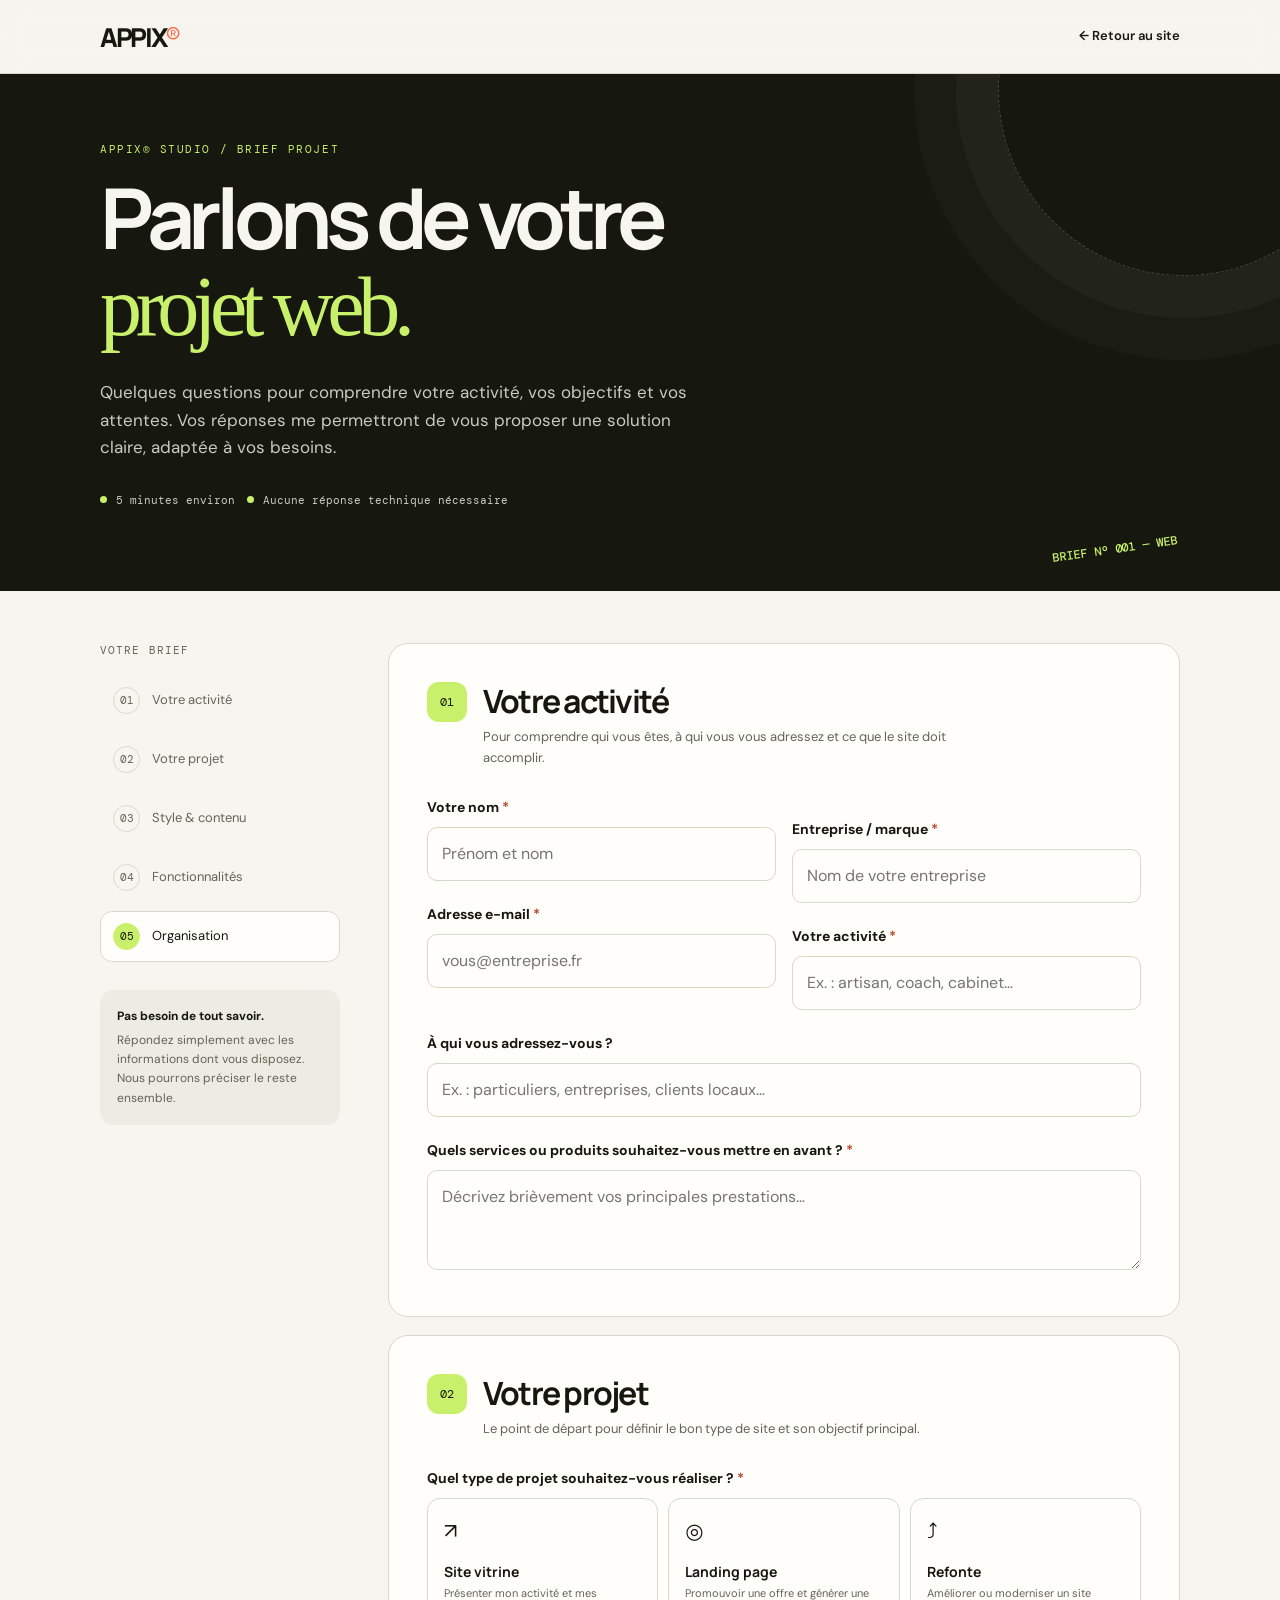
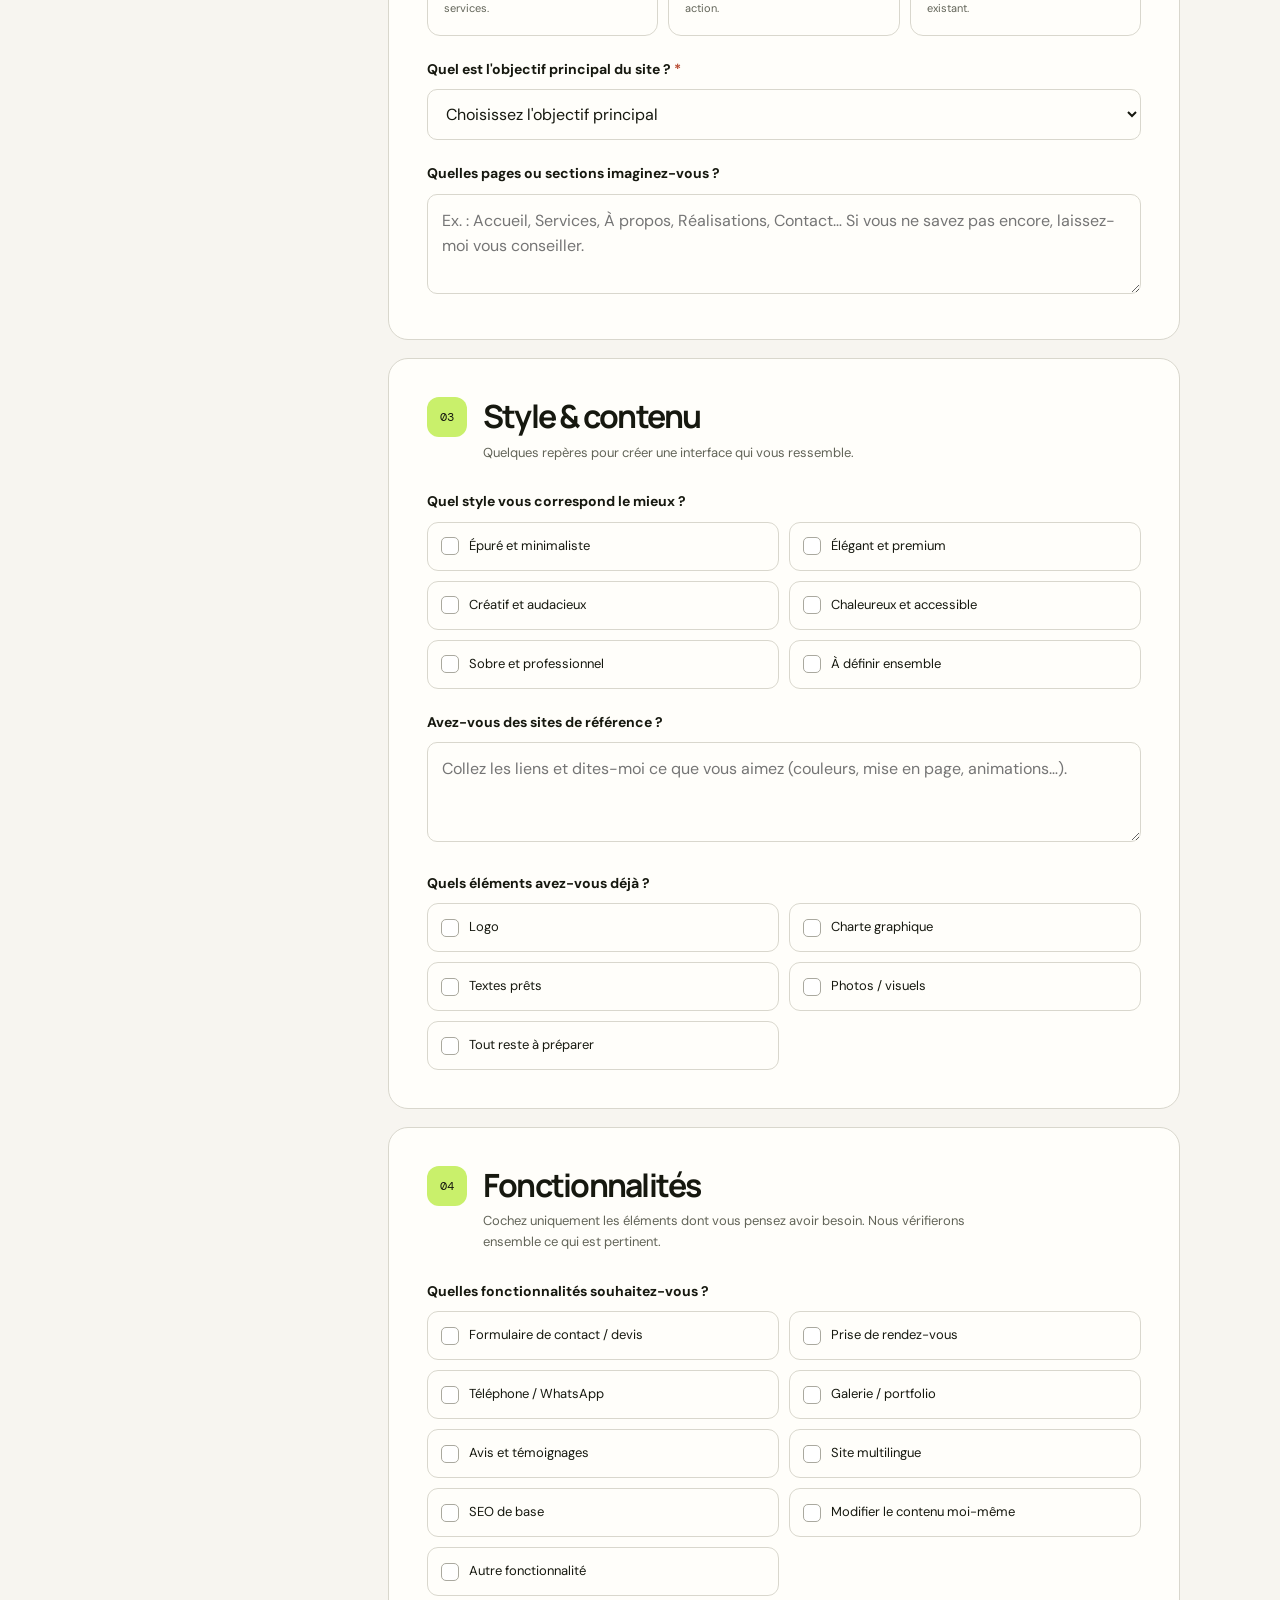
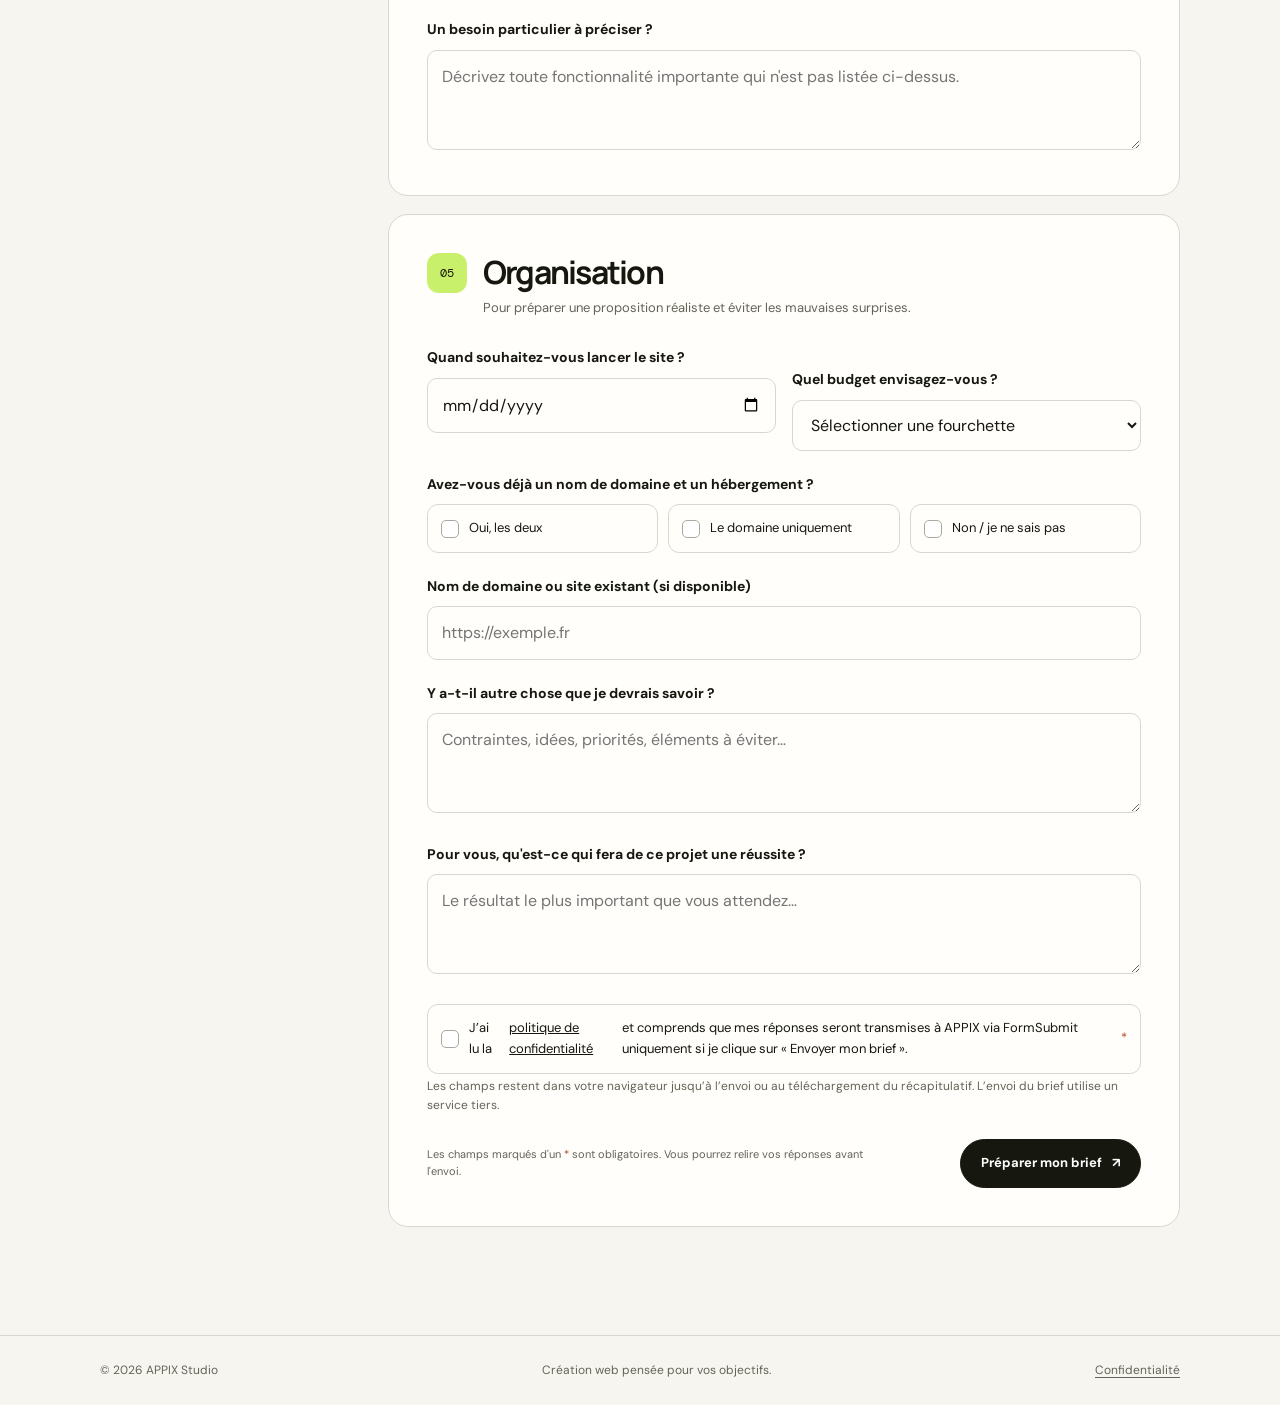
==== commit 21de7f5a: "Clarify brief submission and privacy notice" ====
--- a/brief.html
+++ b/brief.html
@@ -142,7 +142,7 @@
       <div class="field"><label class="label" for="domain">Nom de domaine ou site existant (si disponible)</label><input class="input" id="domain" name="domain" type="url" placeholder="https://exemple.fr"></div>
       <div class="field"><label class="label" for="extra">Y a-t-il autre chose que je devrais savoir ?</label><textarea id="extra" name="extra" placeholder="Contraintes, idées, priorités, éléments à éviter…"></textarea></div>
       <div class="field"><label class="label" for="success">Pour vous, qu'est-ce qui fera de ce projet une réussite ?</label><textarea id="success" name="success" placeholder="Le résultat le plus important que vous attendez…"></textarea></div>
-      <div class="field"><div class="choice"><input type="checkbox" id="privacy" name="privacy" required><label for="privacy">J'accepte que les informations saisies soient utilisées pour répondre à ma demande de projet. <span class="required">*</span></label></div><span class="hint">Vos réponses seront incluses dans le récapitulatif que vous choisirez d'envoyer à APPIX Studio.</span></div>
+      <div class="field"><div class="choice"><input type="checkbox" id="privacy" name="privacy" required><label for="privacy">J’ai lu la <a href="politique-confidentialite.html" target="_blank" rel="noopener noreferrer"><u>politique de confidentialité</u></a> et comprends que mes réponses seront transmises à APPIX via FormSubmit uniquement si je clique sur « Envoyer mon brief ». <span class="required">*</span></label></div><span class="hint">Les champs restent dans votre navigateur jusqu’à l’envoi ou au téléchargement du récapitulatif. L’envoi du brief utilise un service tiers.</span></div>
       <div class="error" id="error" role="alert">Merci de compléter les champs obligatoires indiqués avant de continuer.</div>
       <div class="actions">
         <span class="fineprint">Les champs marqués d'un <span class="required">*</span> sont obligatoires. Vous pourrez relire vos réponses avant l'envoi.</span>
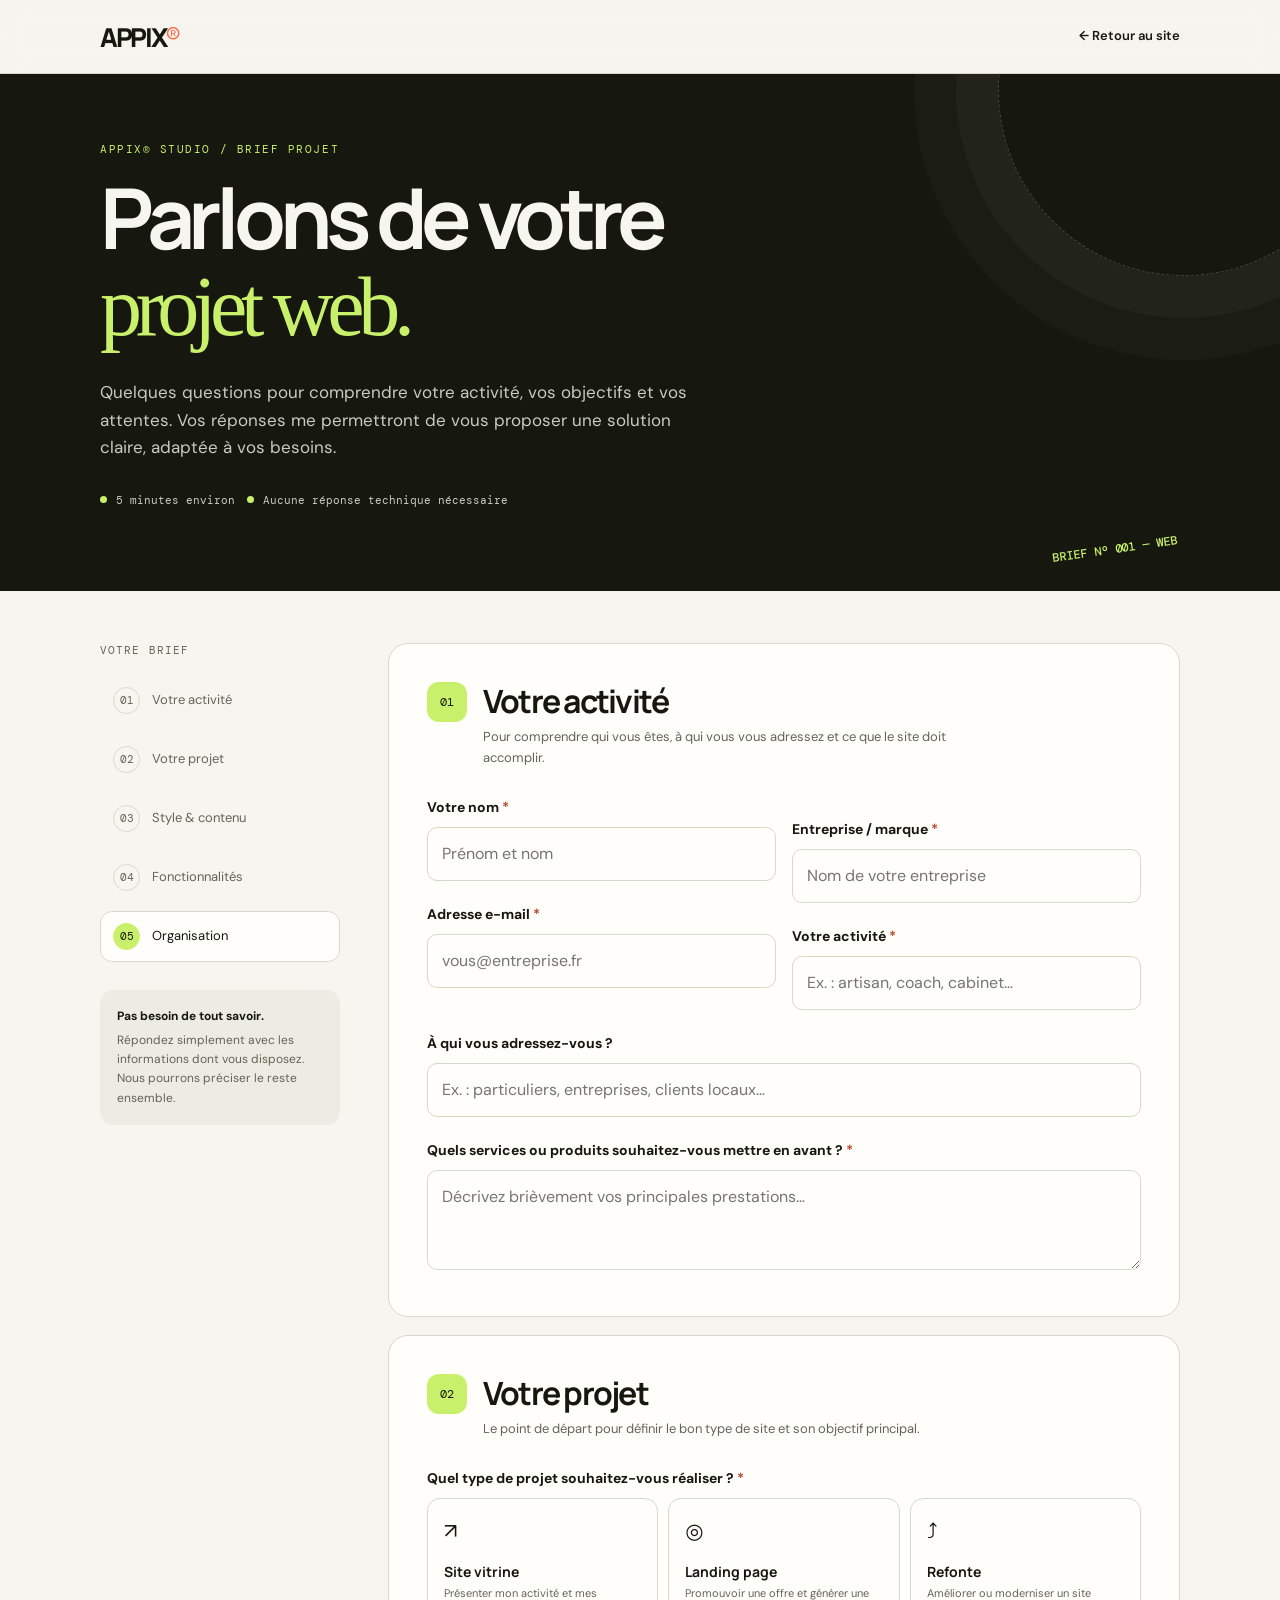
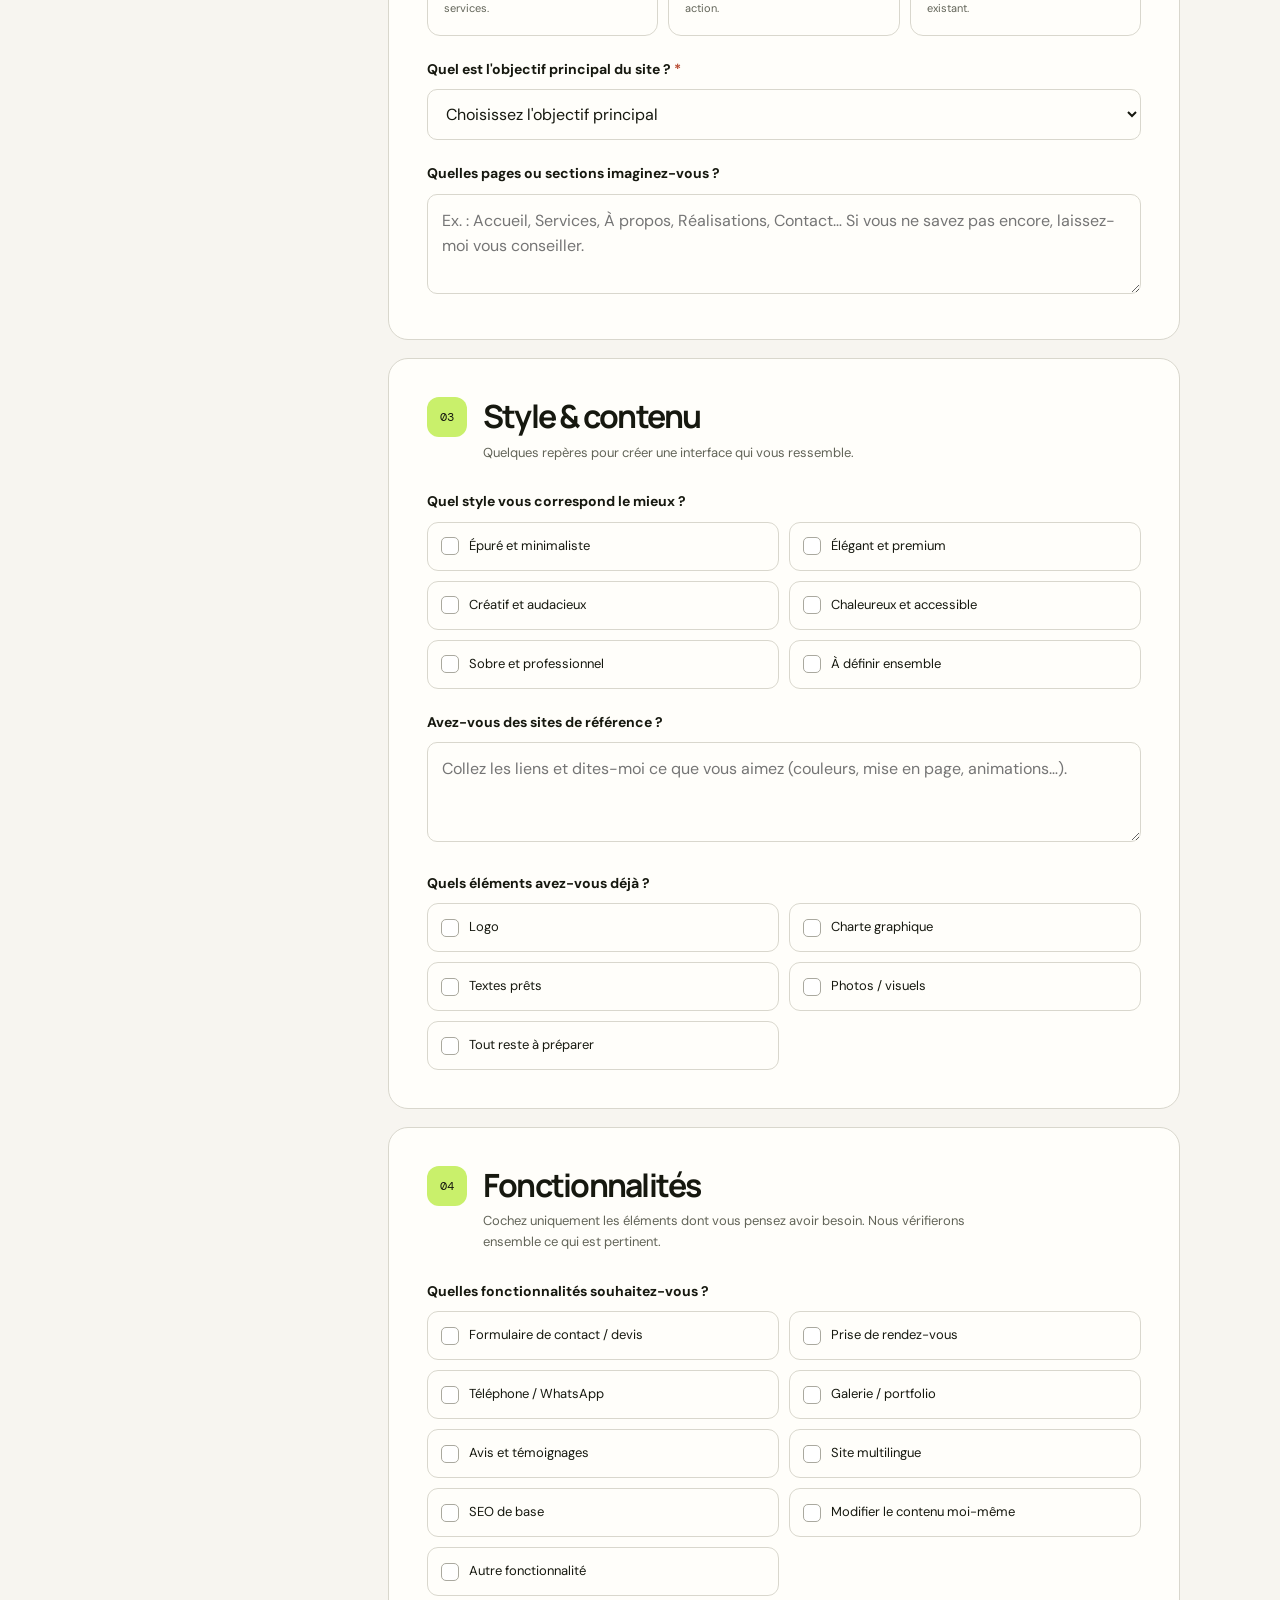
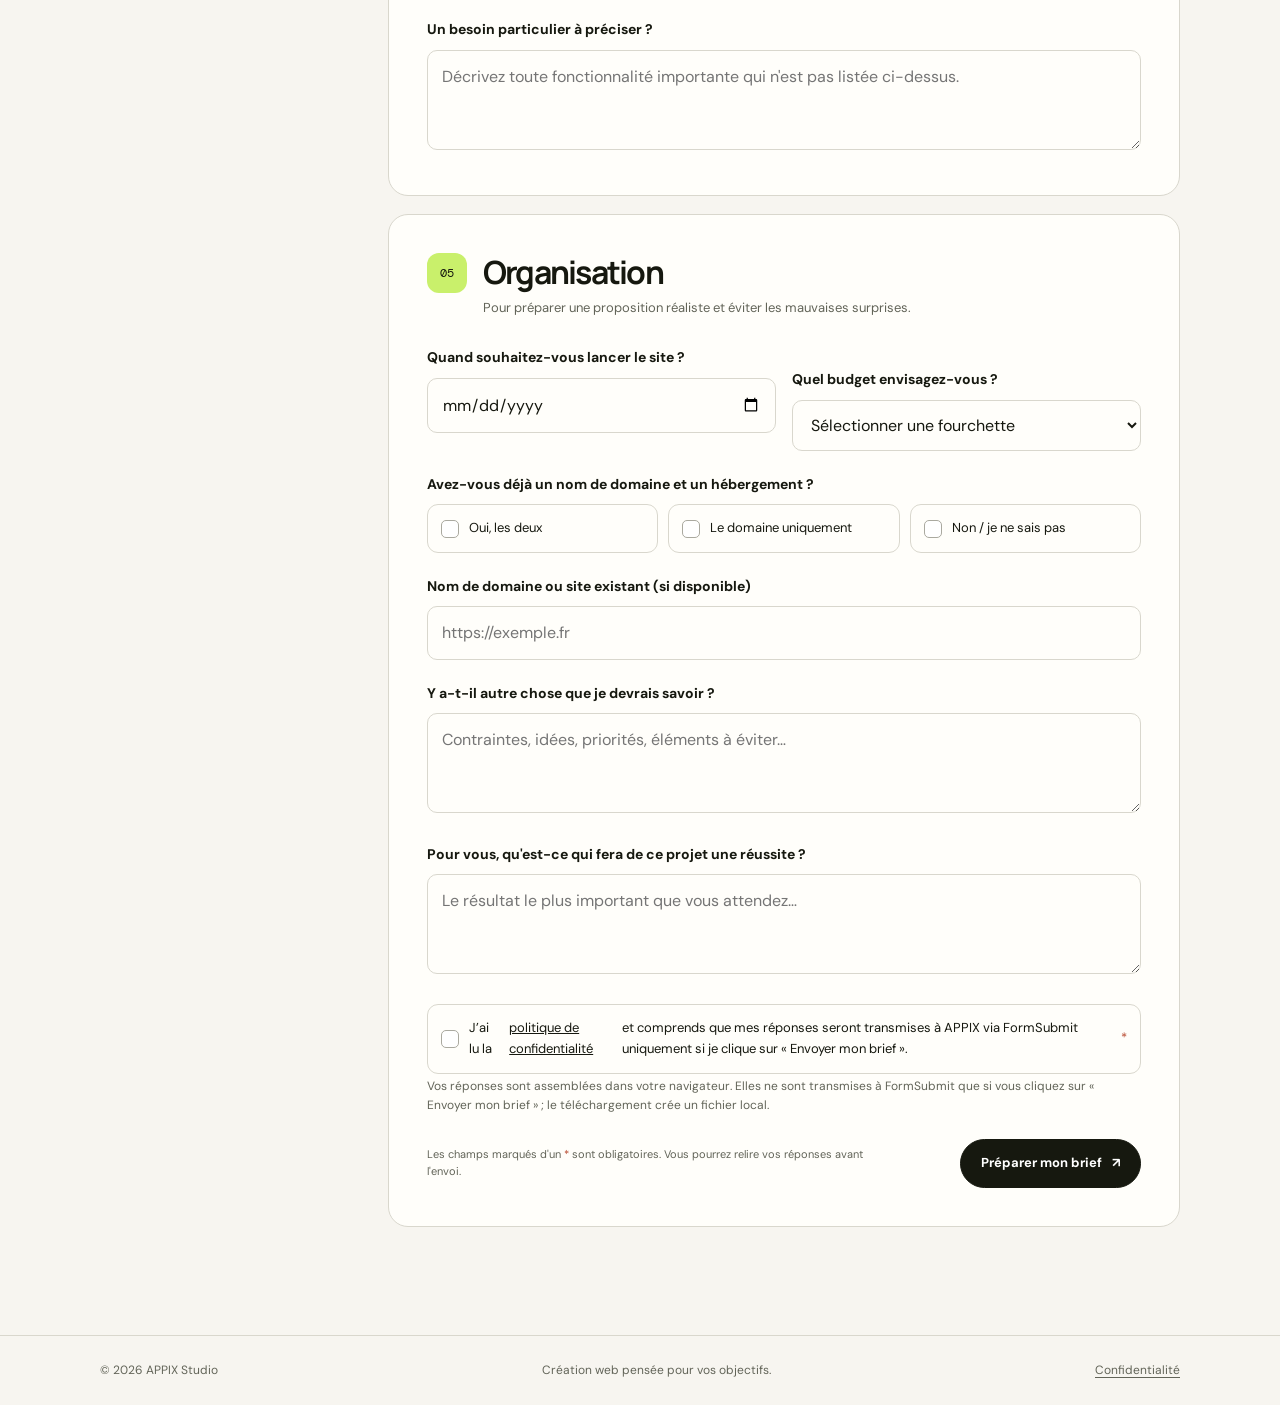
==== commit c71d7bcb: "Clarify when brief data leaves the browser" ====
--- a/brief.html
+++ b/brief.html
@@ -142,7 +142,7 @@
       <div class="field"><label class="label" for="domain">Nom de domaine ou site existant (si disponible)</label><input class="input" id="domain" name="domain" type="url" placeholder="https://exemple.fr"></div>
       <div class="field"><label class="label" for="extra">Y a-t-il autre chose que je devrais savoir ?</label><textarea id="extra" name="extra" placeholder="Contraintes, idées, priorités, éléments à éviter…"></textarea></div>
       <div class="field"><label class="label" for="success">Pour vous, qu'est-ce qui fera de ce projet une réussite ?</label><textarea id="success" name="success" placeholder="Le résultat le plus important que vous attendez…"></textarea></div>
-      <div class="field"><div class="choice"><input type="checkbox" id="privacy" name="privacy" required><label for="privacy">J’ai lu la <a href="politique-confidentialite.html" target="_blank" rel="noopener noreferrer"><u>politique de confidentialité</u></a> et comprends que mes réponses seront transmises à APPIX via FormSubmit uniquement si je clique sur « Envoyer mon brief ». <span class="required">*</span></label></div><span class="hint">Les champs restent dans votre navigateur jusqu’à l’envoi ou au téléchargement du récapitulatif. L’envoi du brief utilise un service tiers.</span></div>
+      <div class="field"><div class="choice"><input type="checkbox" id="privacy" name="privacy" required><label for="privacy">J’ai lu la <a href="politique-confidentialite.html" target="_blank" rel="noopener noreferrer"><u>politique de confidentialité</u></a> et comprends que mes réponses seront transmises à APPIX via FormSubmit uniquement si je clique sur « Envoyer mon brief ». <span class="required">*</span></label></div><span class="hint">Vos réponses sont assemblées dans votre navigateur. Elles ne sont transmises à FormSubmit que si vous cliquez sur « Envoyer mon brief » ; le téléchargement crée un fichier local.</span></div>
       <div class="error" id="error" role="alert">Merci de compléter les champs obligatoires indiqués avant de continuer.</div>
       <div class="actions">
         <span class="fineprint">Les champs marqués d'un <span class="required">*</span> sont obligatoires. Vous pourrez relire vos réponses avant l'envoi.</span>
